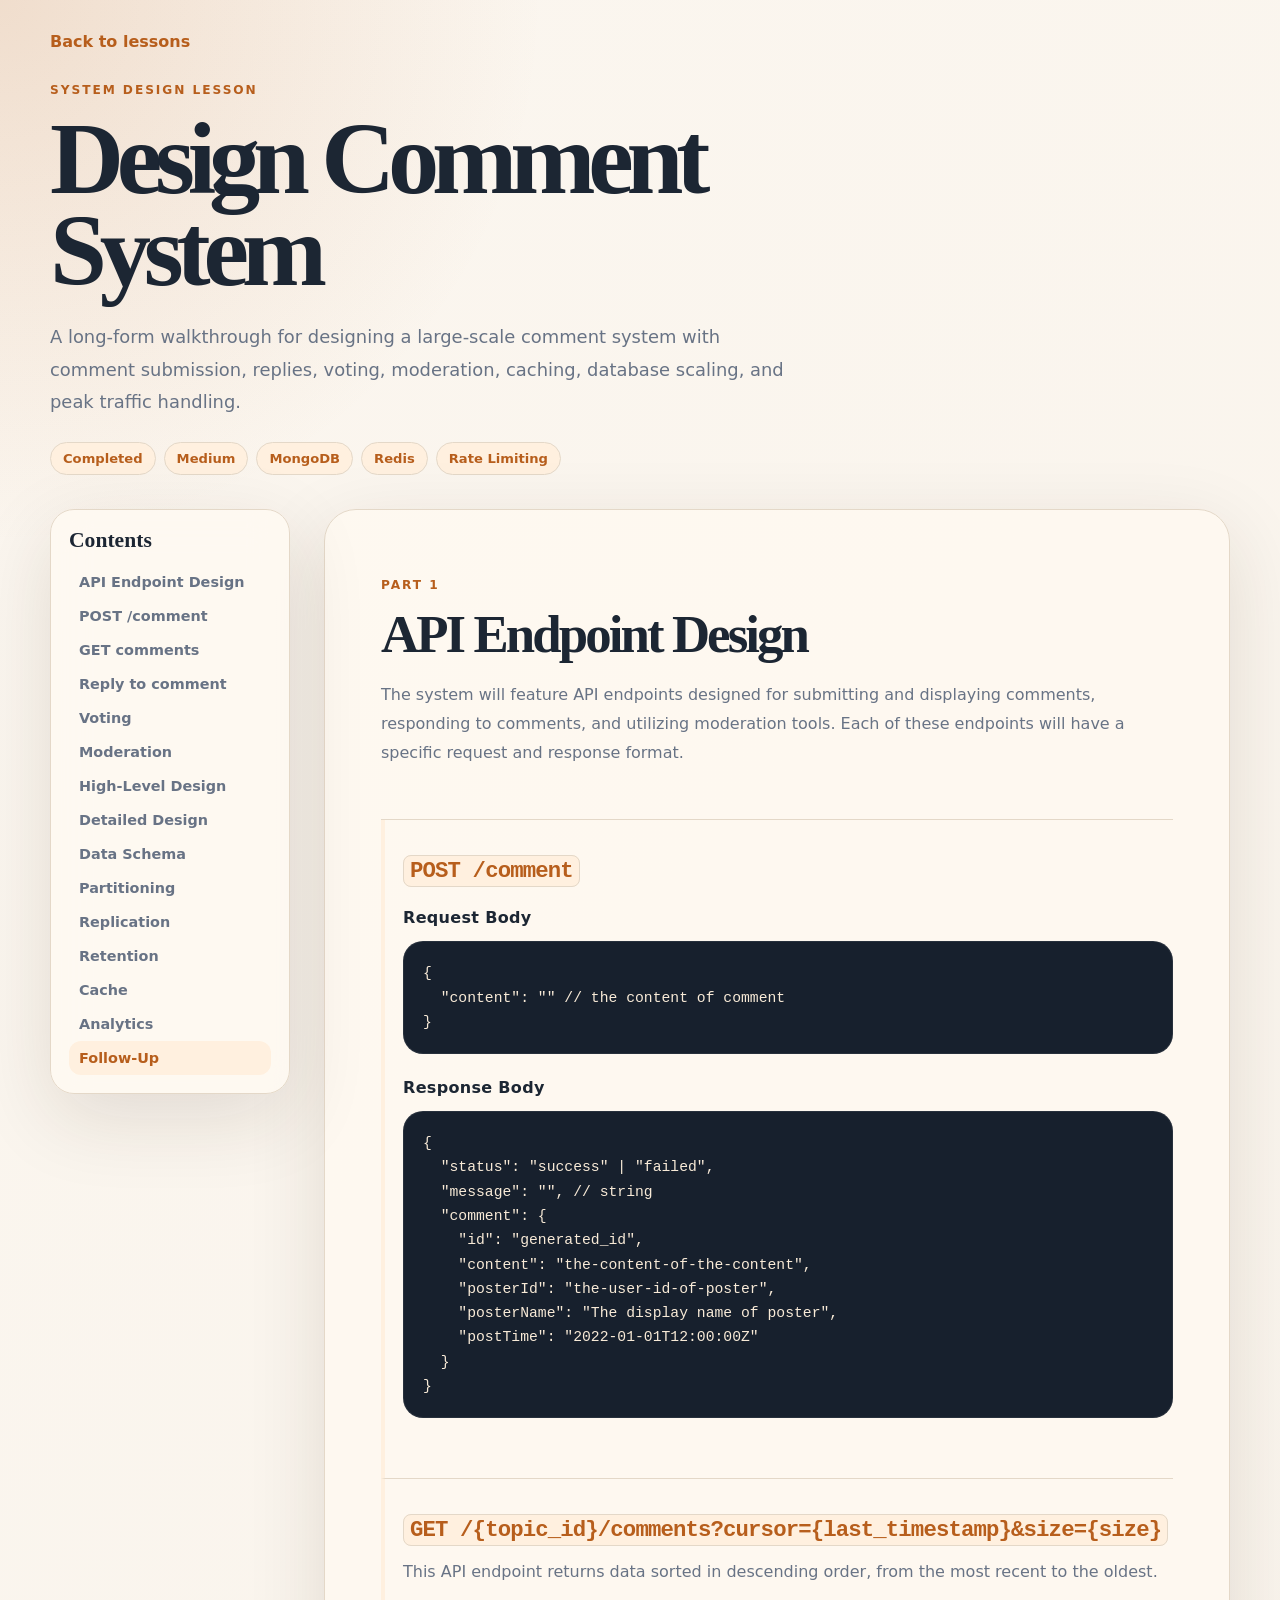
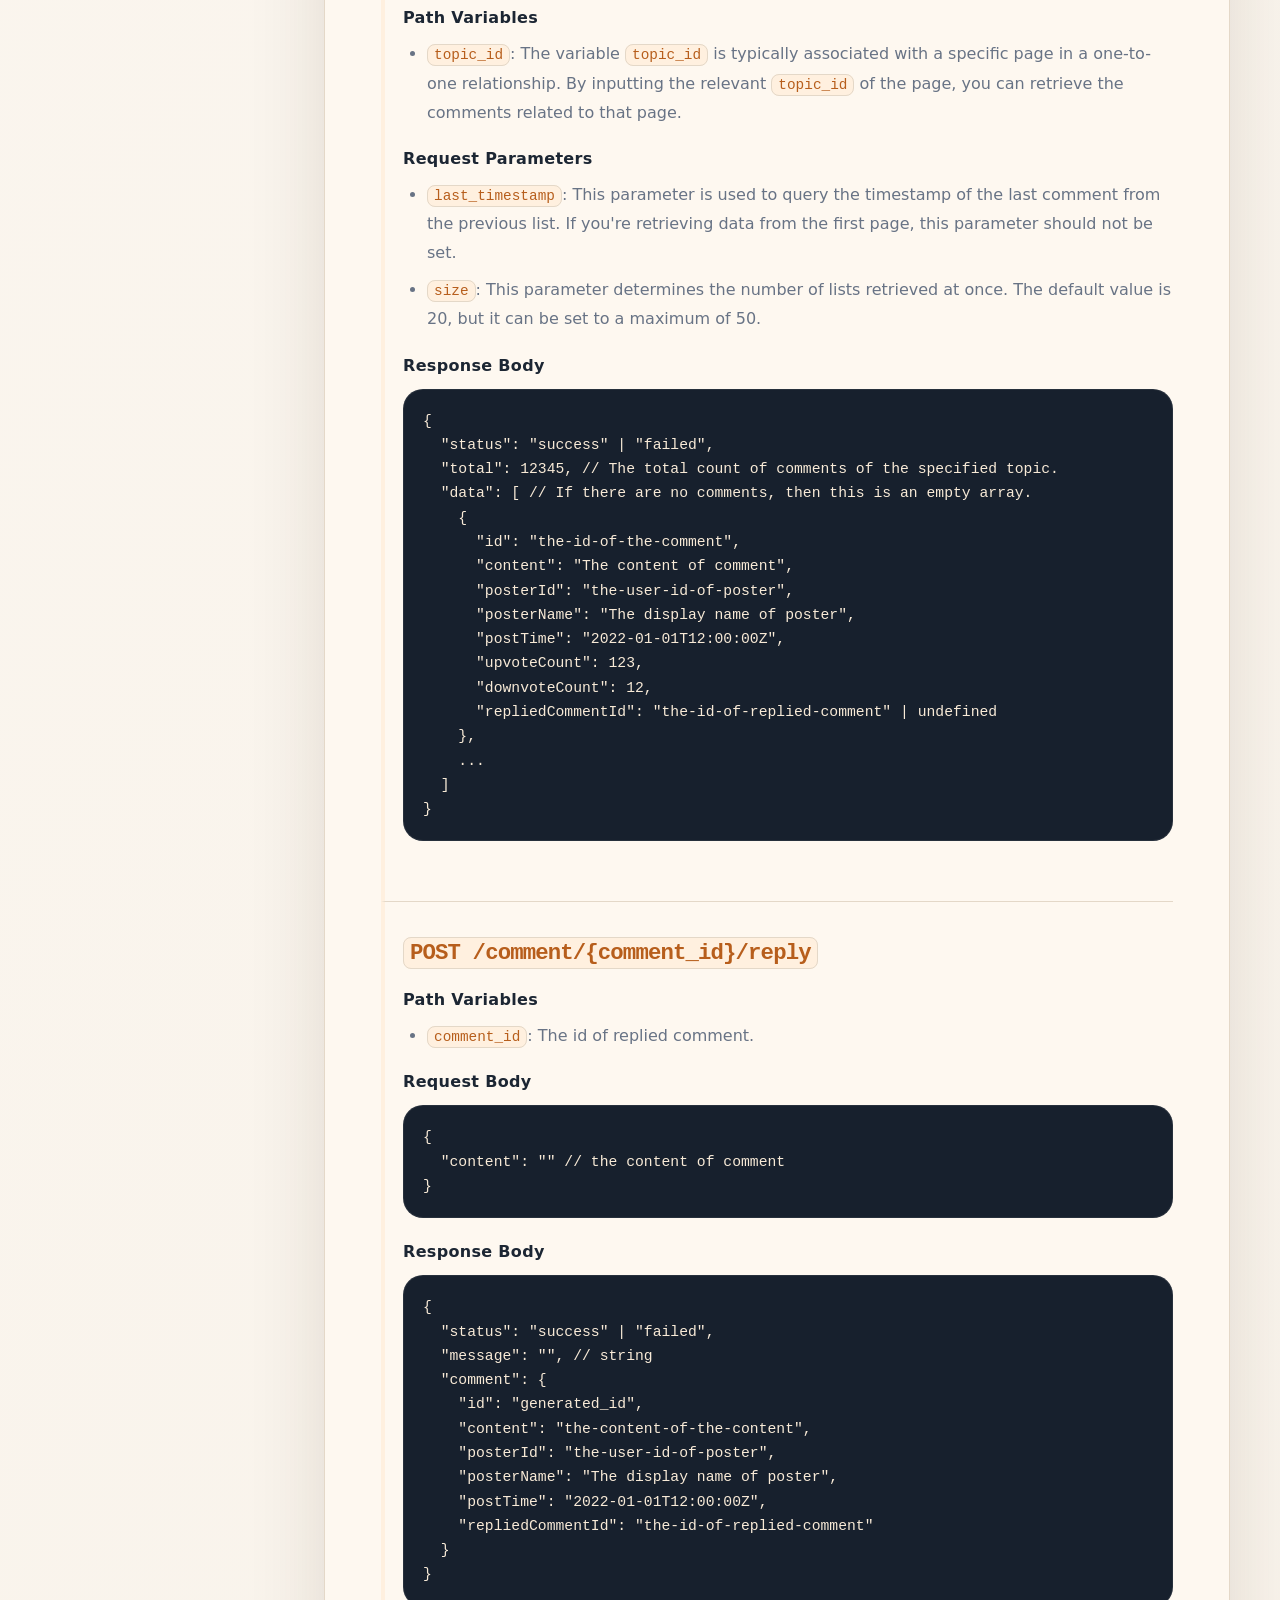
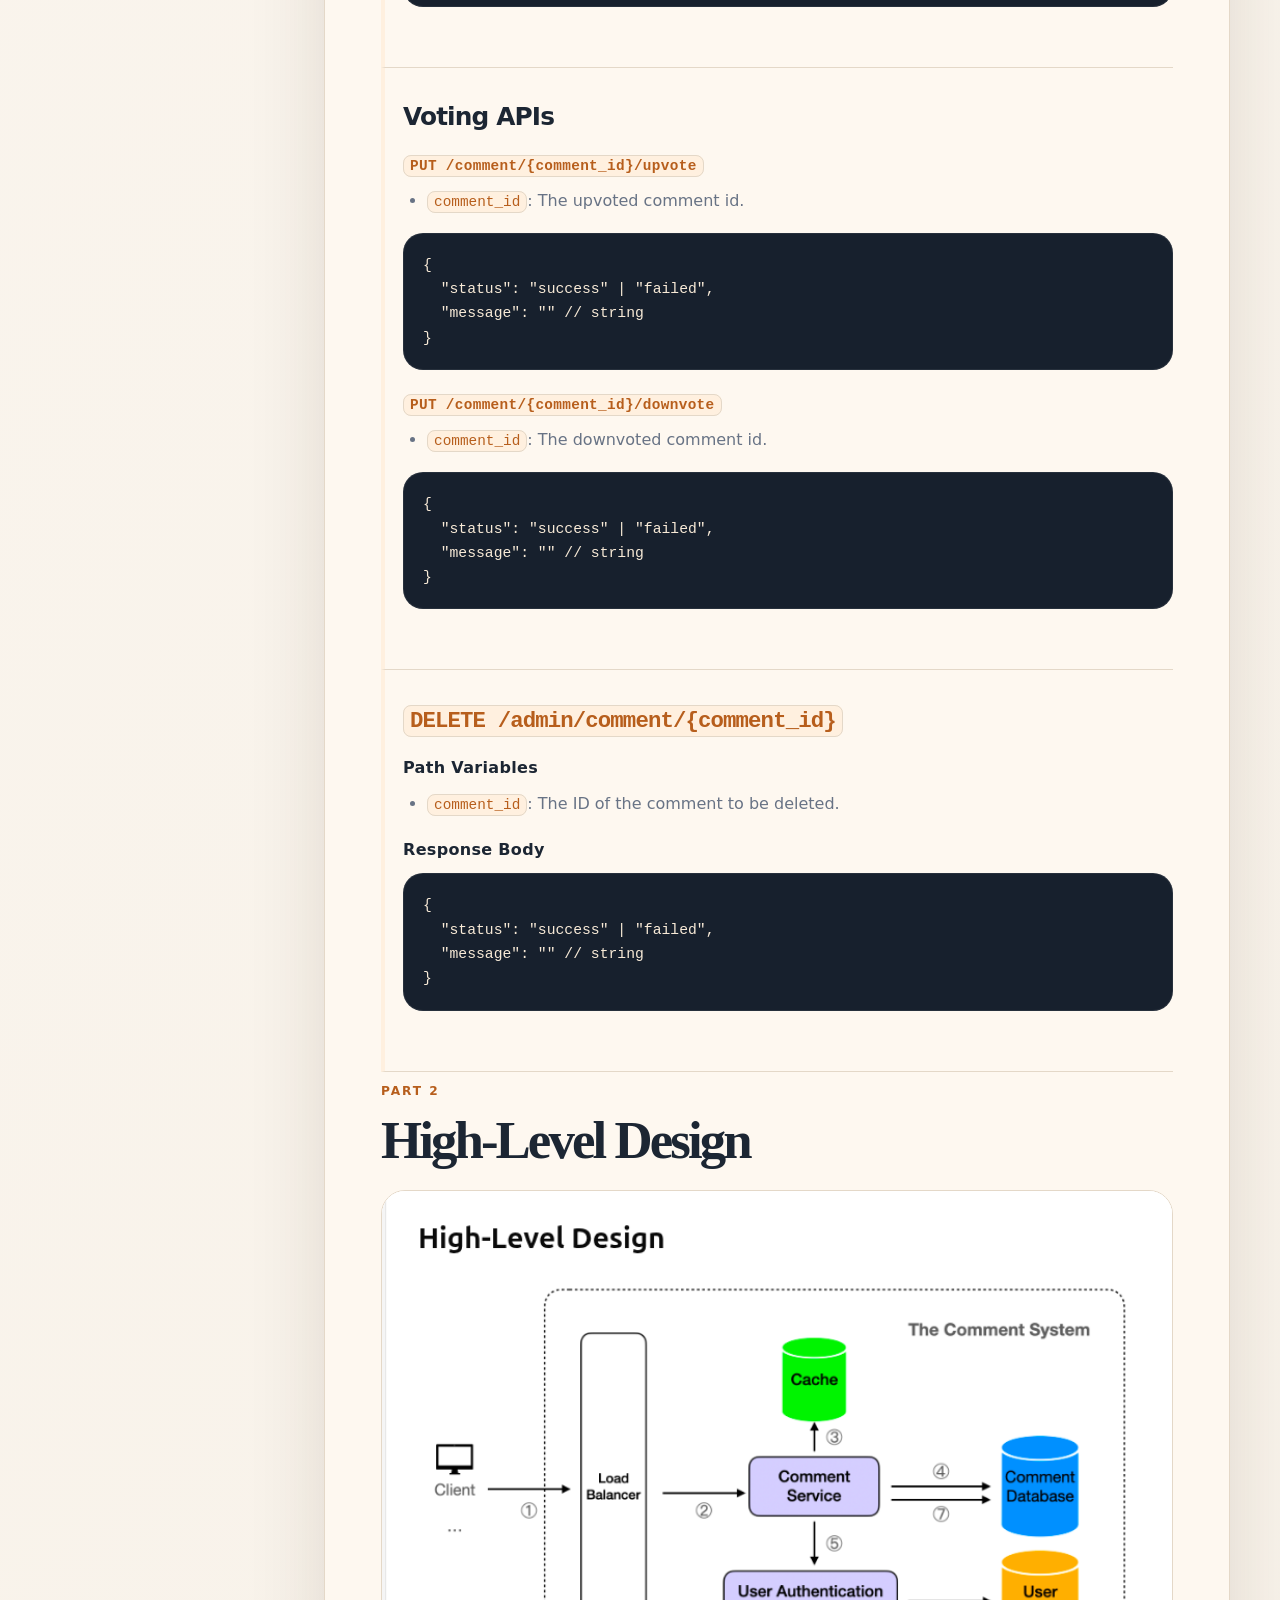
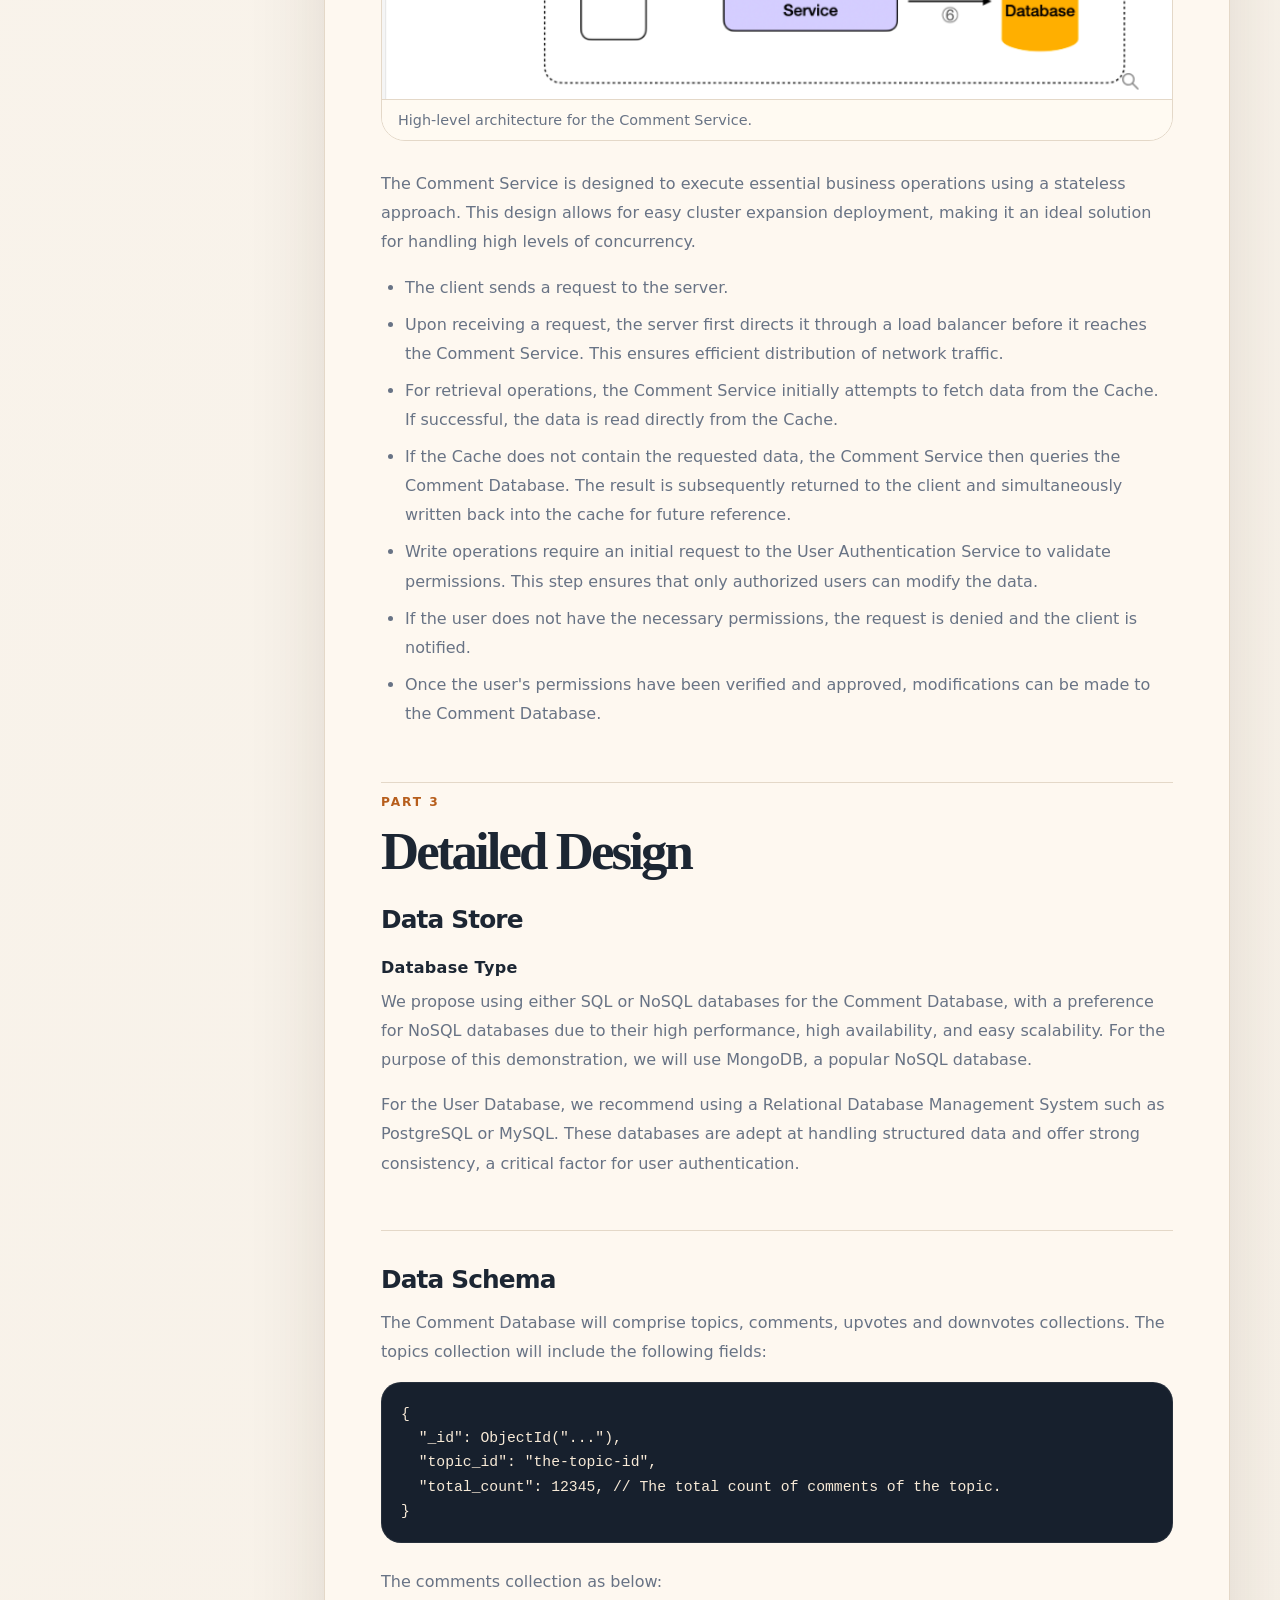
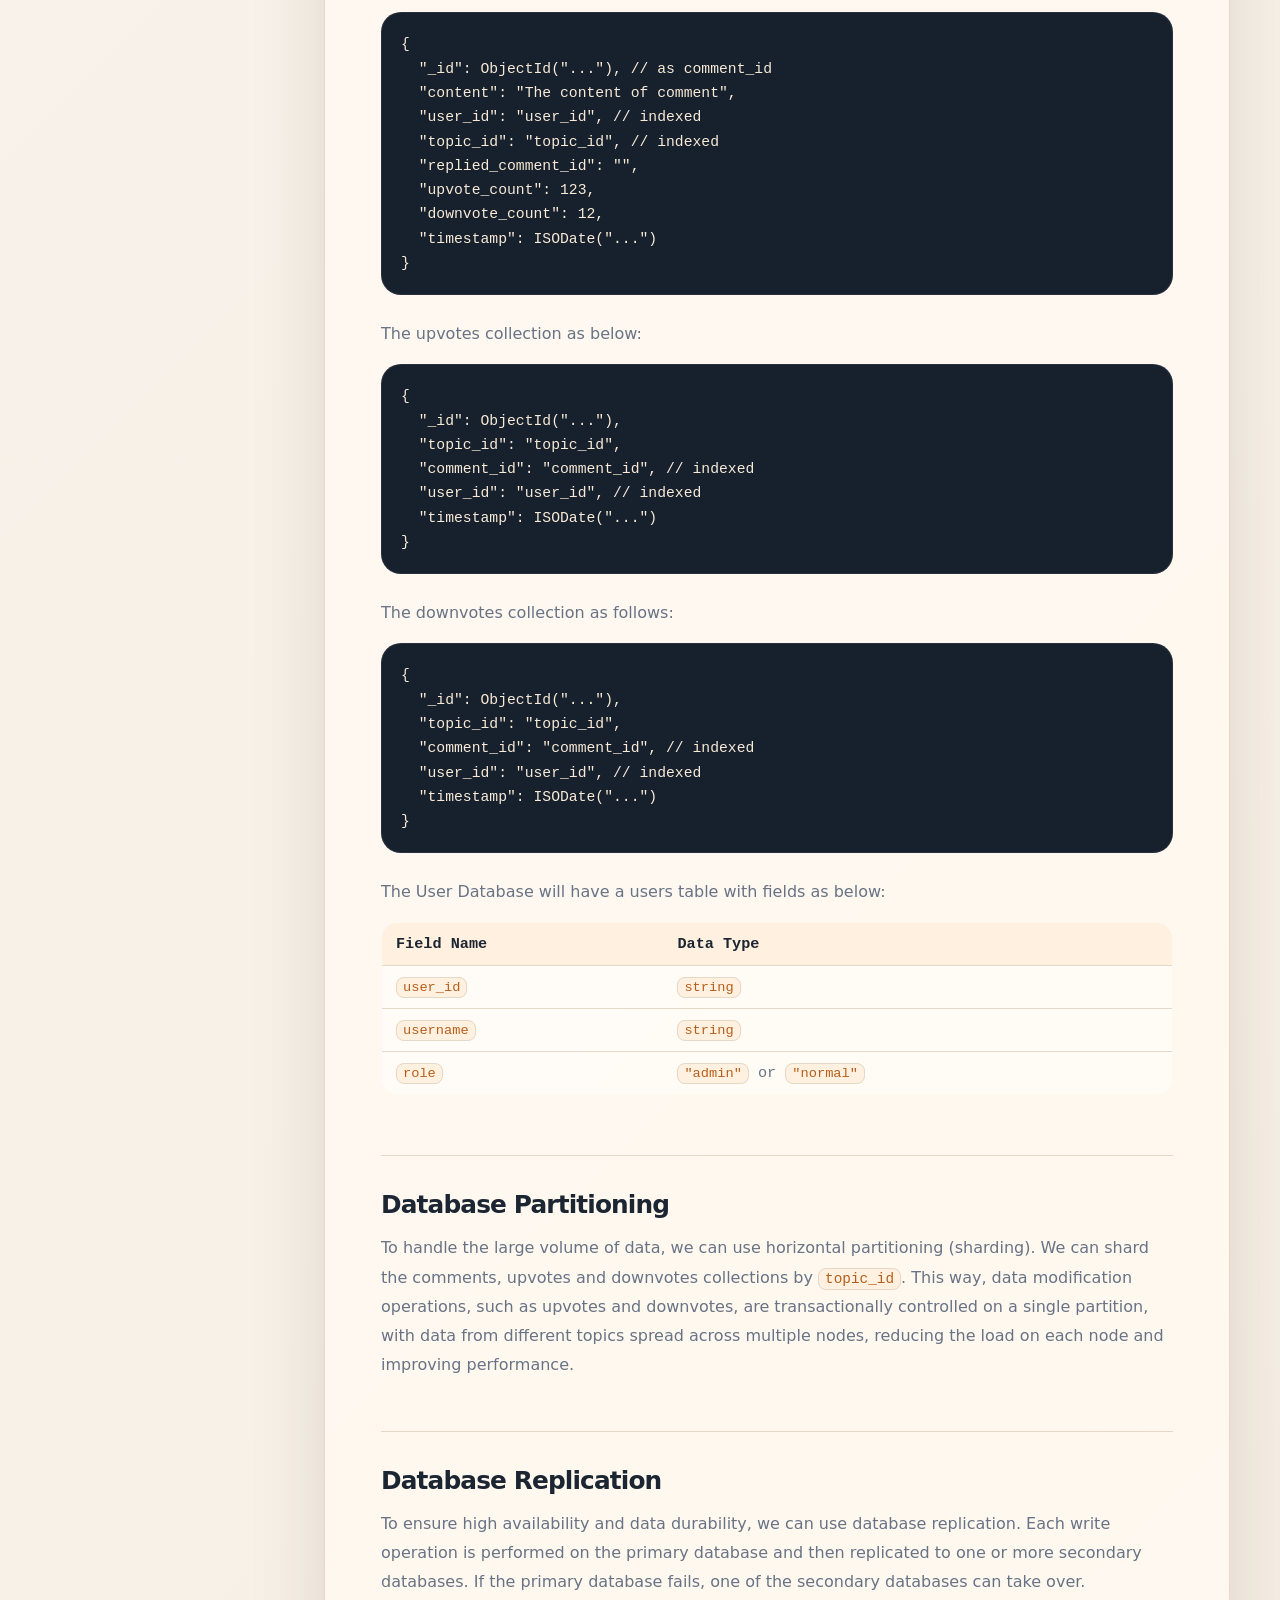
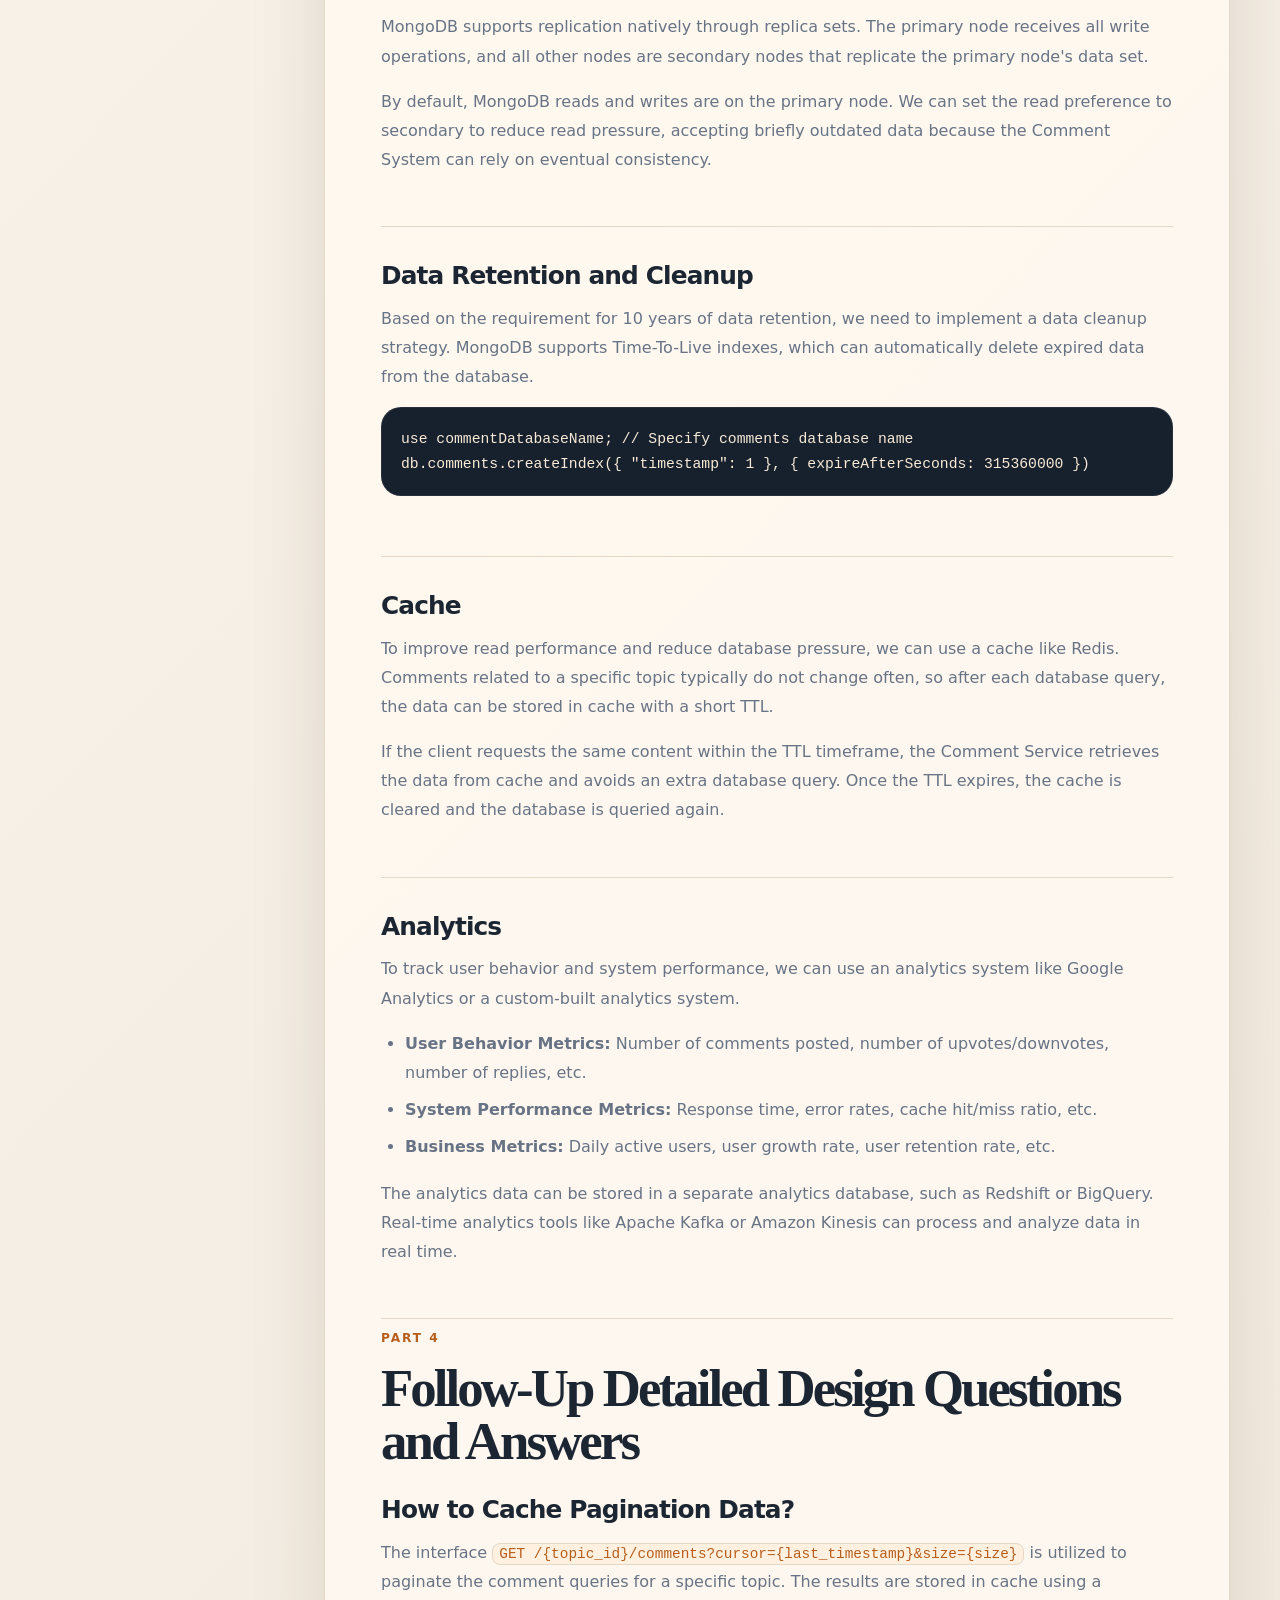
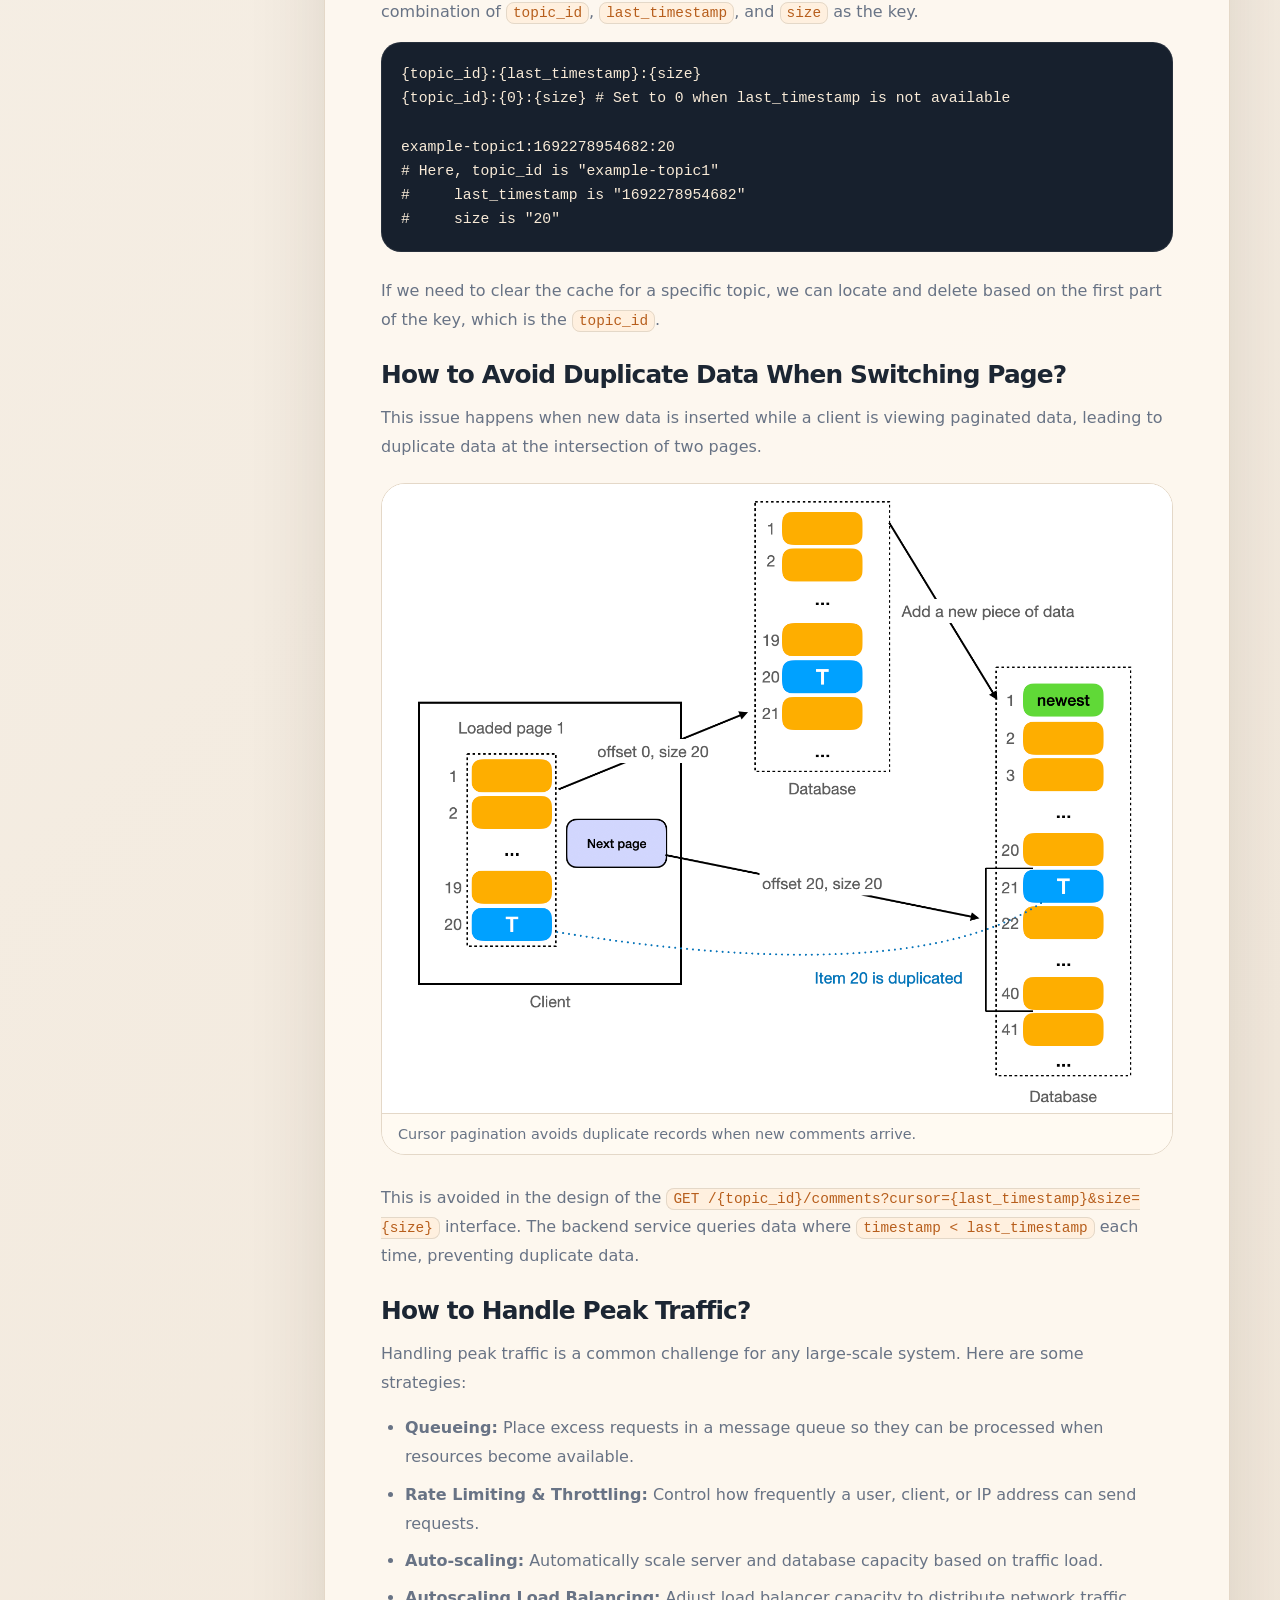
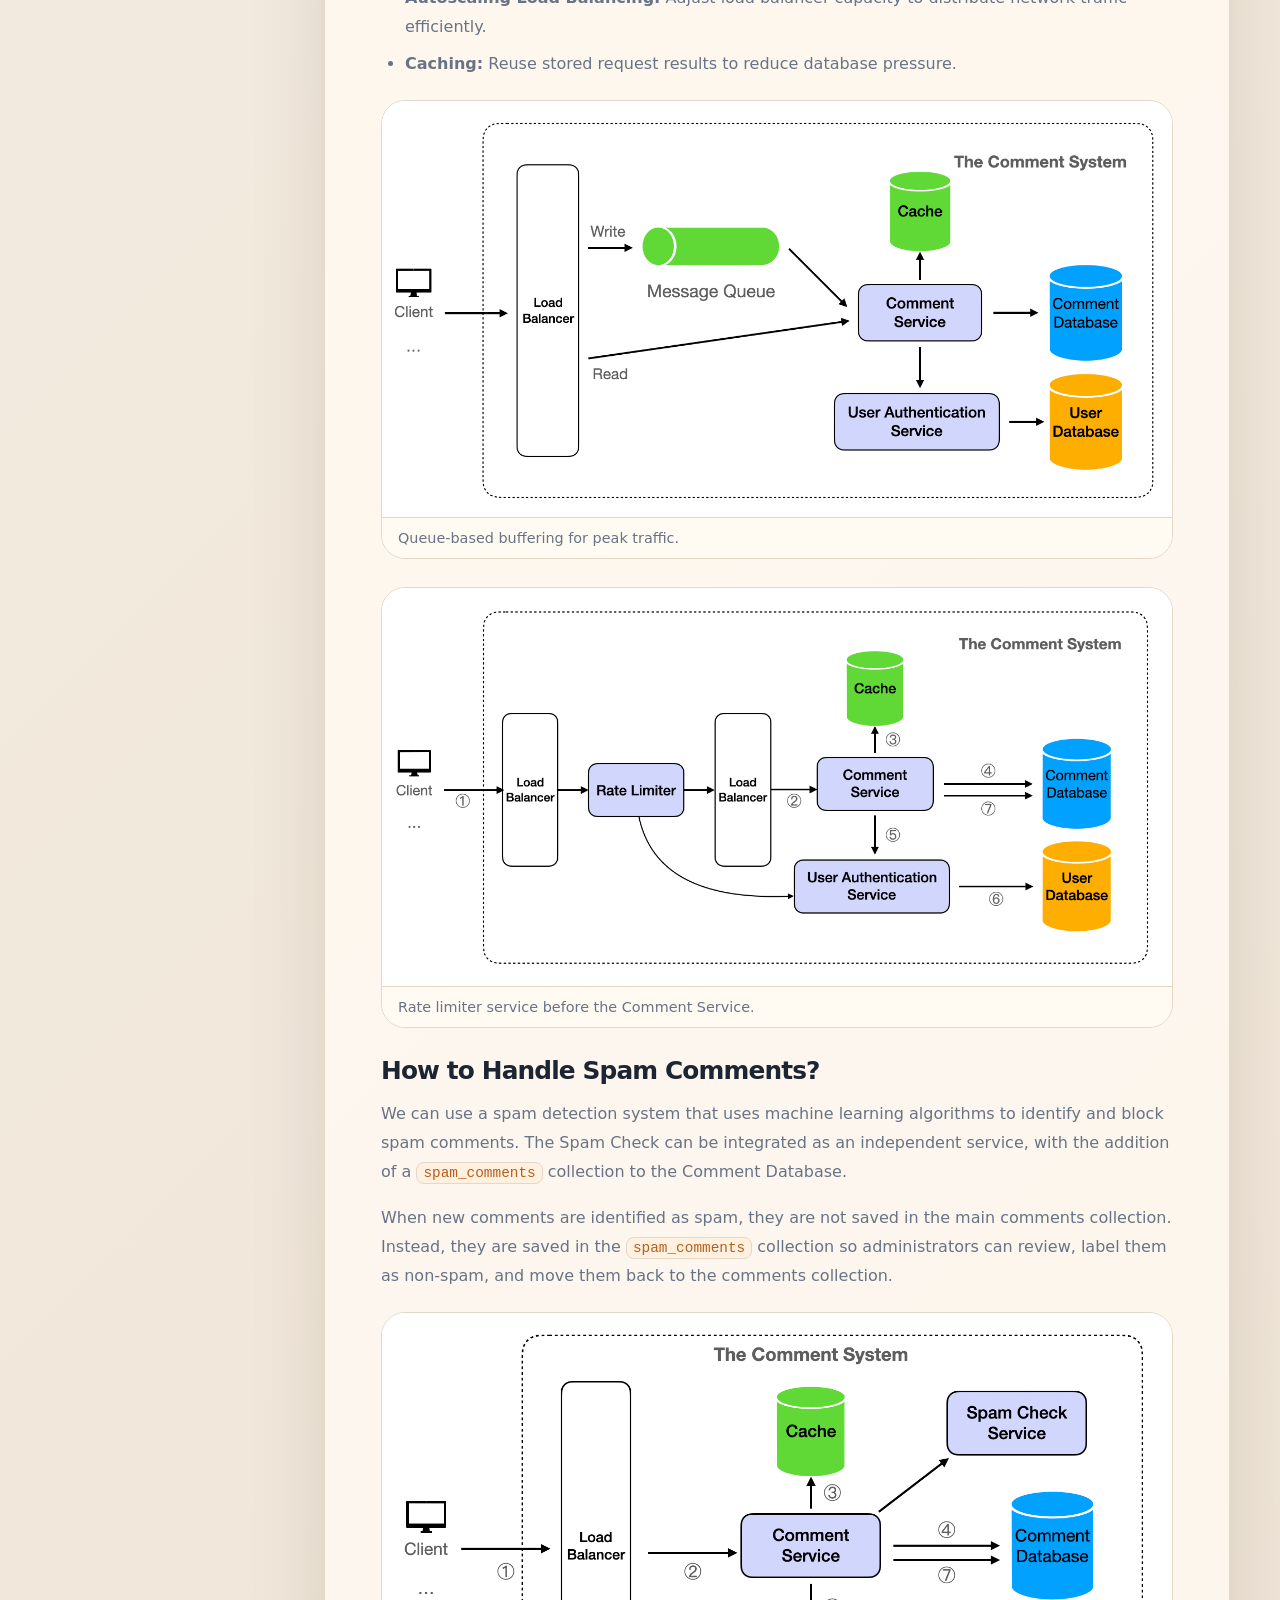
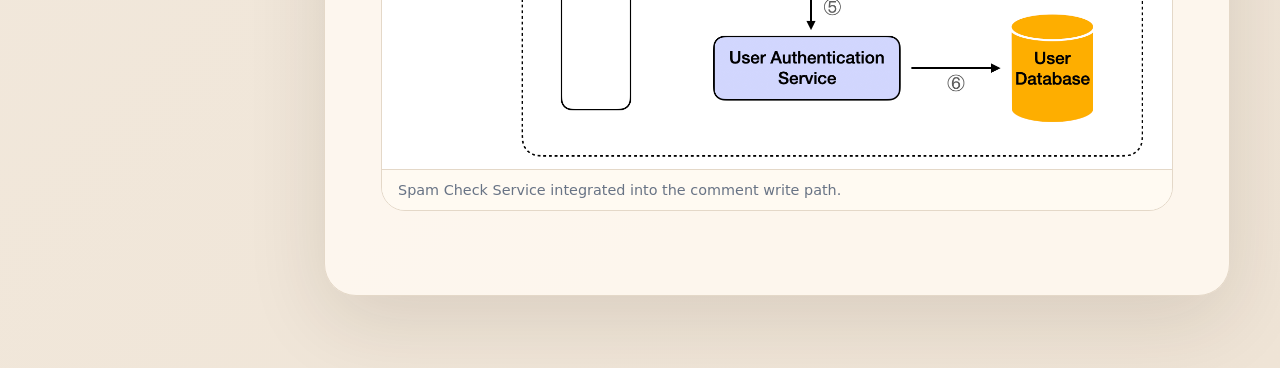
==== UI/lessons/design-comment-system/index.html @ 95ee2d29 "UI for Design comment system" ====
<!doctype html>
<html lang="en">
  <head>
    <meta charset="UTF-8" />
    <meta name="viewport" content="width=device-width, initial-scale=1.0" />
    <title>Design Comment System</title>
    <link rel="stylesheet" href="styles.css" />
  </head>
  <body>
    <main class="page-shell">
      <a class="back-link" href="../../index.html">Back to lessons</a>

      <header class="article-hero">
        <p class="eyebrow">System design lesson</p>
        <h1>Design Comment System</h1>
        <p class="hero-copy">
          A long-form walkthrough for designing a large-scale comment system with comment submission, replies, voting, moderation, caching, database scaling, and peak traffic handling.
        </p>
        <div class="meta-row">
          <span>Completed</span>
          <span>Medium</span>
          <span>MongoDB</span>
          <span>Redis</span>
          <span>Rate Limiting</span>
        </div>
      </header>

      <div class="article-layout">
        <aside class="toc" aria-label="Table of contents">
          <strong>Contents</strong>
          <a href="#api-design">API Endpoint Design</a>
          <a href="#post-comment">POST /comment</a>
          <a href="#get-comments">GET comments</a>
          <a href="#reply-comment">Reply to comment</a>
          <a href="#vote-comment">Voting</a>
          <a href="#moderation">Moderation</a>
          <a href="#high-level-design">High-Level Design</a>
          <a href="#detailed-design">Detailed Design</a>
          <a href="#data-schema">Data Schema</a>
          <a href="#partitioning">Partitioning</a>
          <a href="#replication">Replication</a>
          <a href="#retention">Retention</a>
          <a href="#cache">Cache</a>
          <a href="#analytics">Analytics</a>
          <a href="#follow-up">Follow-Up</a>
        </aside>

        <article class="post">
          <section id="api-design" class="post-section">
            <p class="section-label">Part 1</p>
            <h2>API Endpoint Design</h2>
            <p>
              The system will feature API endpoints designed for submitting and displaying comments, responding to comments, and utilizing moderation tools. Each of these endpoints will have a specific request and response format.
            </p>
          </section>

          <section id="post-comment" class="post-section endpoint-section">
            <h3><code>POST /comment</code></h3>
            <h4>Request Body</h4>
            <pre><code>{
  "content": "" // the content of comment
}</code></pre>
            <h4>Response Body</h4>
            <pre><code>{
  "status": "success" | "failed",
  "message": "", // string
  "comment": {
    "id": "generated_id",
    "content": "the-content-of-the-content",
    "posterId": "the-user-id-of-poster",
    "posterName": "The display name of poster",
    "postTime": "2022-01-01T12:00:00Z"
  }
}</code></pre>
          </section>

          <section id="get-comments" class="post-section endpoint-section">
            <h3><code>GET /{topic_id}/comments?cursor={last_timestamp}&amp;size={size}</code></h3>
            <p>This API endpoint returns data sorted in descending order, from the most recent to the oldest.</p>
            <h4>Path Variables</h4>
            <ul>
              <li><code>topic_id</code>: The variable <code>topic_id</code> is typically associated with a specific page in a one-to-one relationship. By inputting the relevant <code>topic_id</code> of the page, you can retrieve the comments related to that page.</li>
            </ul>
            <h4>Request Parameters</h4>
            <ul>
              <li><code>last_timestamp</code>: This parameter is used to query the timestamp of the last comment from the previous list. If you're retrieving data from the first page, this parameter should not be set.</li>
              <li><code>size</code>: This parameter determines the number of lists retrieved at once. The default value is 20, but it can be set to a maximum of 50.</li>
            </ul>
            <h4>Response Body</h4>
            <pre><code>{
  "status": "success" | "failed",
  "total": 12345, // The total count of comments of the specified topic.
  "data": [ // If there are no comments, then this is an empty array.
    {
      "id": "the-id-of-the-comment",
      "content": "The content of comment",
      "posterId": "the-user-id-of-poster",
      "posterName": "The display name of poster",
      "postTime": "2022-01-01T12:00:00Z",
      "upvoteCount": 123,
      "downvoteCount": 12,
      "repliedCommentId": "the-id-of-replied-comment" | undefined
    },
    ...
  ]
}</code></pre>
          </section>

          <section id="reply-comment" class="post-section endpoint-section">
            <h3><code>POST /comment/{comment_id}/reply</code></h3>
            <h4>Path Variables</h4>
            <ul>
              <li><code>comment_id</code>: The id of replied comment.</li>
            </ul>
            <h4>Request Body</h4>
            <pre><code>{
  "content": "" // the content of comment
}</code></pre>
            <h4>Response Body</h4>
            <pre><code>{
  "status": "success" | "failed",
  "message": "", // string
  "comment": {
    "id": "generated_id",
    "content": "the-content-of-the-content",
    "posterId": "the-user-id-of-poster",
    "posterName": "The display name of poster",
    "postTime": "2022-01-01T12:00:00Z",
    "repliedCommentId": "the-id-of-replied-comment"
  }
}</code></pre>
          </section>

          <section id="vote-comment" class="post-section endpoint-section">
            <h3>Voting APIs</h3>
            <h4><code>PUT /comment/{comment_id}/upvote</code></h4>
            <ul>
              <li><code>comment_id</code>: The upvoted comment id.</li>
            </ul>
            <pre><code>{
  "status": "success" | "failed",
  "message": "" // string
}</code></pre>
            <h4><code>PUT /comment/{comment_id}/downvote</code></h4>
            <ul>
              <li><code>comment_id</code>: The downvoted comment id.</li>
            </ul>
            <pre><code>{
  "status": "success" | "failed",
  "message": "" // string
}</code></pre>
          </section>

          <section id="moderation" class="post-section endpoint-section">
            <h3><code>DELETE /admin/comment/{comment_id}</code></h3>
            <h4>Path Variables</h4>
            <ul>
              <li><code>comment_id</code>: The ID of the comment to be deleted.</li>
            </ul>
            <h4>Response Body</h4>
            <pre><code>{
  "status": "success" | "failed",
  "message": "" // string
}</code></pre>
          </section>

          <section id="high-level-design" class="post-section">
            <p class="section-label">Part 2</p>
            <h2>High-Level Design</h2>
            <figure>
              <img src="../../../Design%20Comment%20System/assets/highleveldesign.png" alt="High-level comment system design" />
              <figcaption>High-level architecture for the Comment Service.</figcaption>
            </figure>
            <p>
              The Comment Service is designed to execute essential business operations using a stateless approach. This design allows for easy cluster expansion deployment, making it an ideal solution for handling high levels of concurrency.
            </p>
            <ul>
              <li>The client sends a request to the server.</li>
              <li>Upon receiving a request, the server first directs it through a load balancer before it reaches the Comment Service. This ensures efficient distribution of network traffic.</li>
              <li>For retrieval operations, the Comment Service initially attempts to fetch data from the Cache. If successful, the data is read directly from the Cache.</li>
              <li>If the Cache does not contain the requested data, the Comment Service then queries the Comment Database. The result is subsequently returned to the client and simultaneously written back into the cache for future reference.</li>
              <li>Write operations require an initial request to the User Authentication Service to validate permissions. This step ensures that only authorized users can modify the data.</li>
              <li>If the user does not have the necessary permissions, the request is denied and the client is notified.</li>
              <li>Once the user's permissions have been verified and approved, modifications can be made to the Comment Database.</li>
            </ul>
          </section>

          <section id="detailed-design" class="post-section">
            <p class="section-label">Part 3</p>
            <h2>Detailed Design</h2>
            <h3>Data Store</h3>
            <h4>Database Type</h4>
            <p>
              We propose using either SQL or NoSQL databases for the Comment Database, with a preference for NoSQL databases due to their high performance, high availability, and easy scalability. For the purpose of this demonstration, we will use MongoDB, a popular NoSQL database.
            </p>
            <p>
              For the User Database, we recommend using a Relational Database Management System such as PostgreSQL or MySQL. These databases are adept at handling structured data and offer strong consistency, a critical factor for user authentication.
            </p>
          </section>

          <section id="data-schema" class="post-section">
            <h3>Data Schema</h3>
            <p>The Comment Database will comprise topics, comments, upvotes and downvotes collections. The topics collection will include the following fields:</p>
            <pre><code>{
  "_id": ObjectId("..."),
  "topic_id": "the-topic-id",
  "total_count": 12345, // The total count of comments of the topic.
}</code></pre>
            <p>The comments collection as below:</p>
            <pre><code>{
  "_id": ObjectId("..."), // as comment_id
  "content": "The content of comment",
  "user_id": "user_id", // indexed
  "topic_id": "topic_id", // indexed
  "replied_comment_id": "",
  "upvote_count": 123,
  "downvote_count": 12,
  "timestamp": ISODate("...")
}</code></pre>
            <p>The upvotes collection as below:</p>
            <pre><code>{
  "_id": ObjectId("..."),
  "topic_id": "topic_id",
  "comment_id": "comment_id", // indexed
  "user_id": "user_id", // indexed
  "timestamp": ISODate("...")
}</code></pre>
            <p>The downvotes collection as follows:</p>
            <pre><code>{
  "_id": ObjectId("..."),
  "topic_id": "topic_id",
  "comment_id": "comment_id", // indexed
  "user_id": "user_id", // indexed
  "timestamp": ISODate("...")
}</code></pre>
            <p>The User Database will have a users table with fields as below:</p>
            <table>
              <thead>
                <tr><th>Field Name</th><th>Data Type</th></tr>
              </thead>
              <tbody>
                <tr><td><code>user_id</code></td><td><code>string</code></td></tr>
                <tr><td><code>username</code></td><td><code>string</code></td></tr>
                <tr><td><code>role</code></td><td><code>"admin"</code> or <code>"normal"</code></td></tr>
              </tbody>
            </table>
          </section>

          <section id="partitioning" class="post-section">
            <h3>Database Partitioning</h3>
            <p>
              To handle the large volume of data, we can use horizontal partitioning (sharding). We can shard the comments, upvotes and downvotes collections by <code>topic_id</code>. This way, data modification operations, such as upvotes and downvotes, are transactionally controlled on a single partition, with data from different topics spread across multiple nodes, reducing the load on each node and improving performance.
            </p>
          </section>

          <section id="replication" class="post-section">
            <h3>Database Replication</h3>
            <p>
              To ensure high availability and data durability, we can use database replication. Each write operation is performed on the primary database and then replicated to one or more secondary databases. If the primary database fails, one of the secondary databases can take over.
            </p>
            <p>
              MongoDB supports replication natively through replica sets. The primary node receives all write operations, and all other nodes are secondary nodes that replicate the primary node's data set.
            </p>
            <p>
              By default, MongoDB reads and writes are on the primary node. We can set the read preference to secondary to reduce read pressure, accepting briefly outdated data because the Comment System can rely on eventual consistency.
            </p>
          </section>

          <section id="retention" class="post-section">
            <h3>Data Retention and Cleanup</h3>
            <p>
              Based on the requirement for 10 years of data retention, we need to implement a data cleanup strategy. MongoDB supports Time-To-Live indexes, which can automatically delete expired data from the database.
            </p>
            <pre><code>use commentDatabaseName; // Specify comments database name
db.comments.createIndex({ "timestamp": 1 }, { expireAfterSeconds: 315360000 })</code></pre>
          </section>

          <section id="cache" class="post-section">
            <h3>Cache</h3>
            <p>
              To improve read performance and reduce database pressure, we can use a cache like Redis. Comments related to a specific topic typically do not change often, so after each database query, the data can be stored in cache with a short TTL.
            </p>
            <p>
              If the client requests the same content within the TTL timeframe, the Comment Service retrieves the data from cache and avoids an extra database query. Once the TTL expires, the cache is cleared and the database is queried again.
            </p>
          </section>

          <section id="analytics" class="post-section">
            <h3>Analytics</h3>
            <p>To track user behavior and system performance, we can use an analytics system like Google Analytics or a custom-built analytics system.</p>
            <ul>
              <li><strong>User Behavior Metrics:</strong> Number of comments posted, number of upvotes/downvotes, number of replies, etc.</li>
              <li><strong>System Performance Metrics:</strong> Response time, error rates, cache hit/miss ratio, etc.</li>
              <li><strong>Business Metrics:</strong> Daily active users, user growth rate, user retention rate, etc.</li>
            </ul>
            <p>
              The analytics data can be stored in a separate analytics database, such as Redshift or BigQuery. Real-time analytics tools like Apache Kafka or Amazon Kinesis can process and analyze data in real time.
            </p>
          </section>

          <section id="follow-up" class="post-section">
            <p class="section-label">Part 4</p>
            <h2>Follow-Up Detailed Design Questions and Answers</h2>

            <h3>How to Cache Pagination Data?</h3>
            <p>
              The interface <code>GET /{topic_id}/comments?cursor={last_timestamp}&amp;size={size}</code> is utilized to paginate the comment queries for a specific topic. The results are stored in cache using a combination of <code>topic_id</code>, <code>last_timestamp</code>, and <code>size</code> as the key.
            </p>
            <pre><code>{topic_id}:{last_timestamp}:{size}
{topic_id}:{0}:{size} # Set to 0 when last_timestamp is not available

example-topic1:1692278954682:20
# Here, topic_id is "example-topic1"
#     last_timestamp is "1692278954682"
#     size is "20"</code></pre>
            <p>If we need to clear the cache for a specific topic, we can locate and delete based on the first part of the key, which is the <code>topic_id</code>.</p>

            <h3>How to Avoid Duplicate Data When Switching Page?</h3>
            <p>
              This issue happens when new data is inserted while a client is viewing paginated data, leading to duplicate data at the intersection of two pages.
            </p>
            <figure>
              <img src="../../../Design%20Comment%20System/assets/duplicated-item.png" alt="Duplicate item caused by offset pagination" />
              <figcaption>Cursor pagination avoids duplicate records when new comments arrive.</figcaption>
            </figure>
            <p>
              This is avoided in the design of the <code>GET /{topic_id}/comments?cursor={last_timestamp}&amp;size={size}</code> interface. The backend service queries data where <code>timestamp &lt; last_timestamp</code> each time, preventing duplicate data.
            </p>

            <h3>How to Handle Peak Traffic?</h3>
            <p>Handling peak traffic is a common challenge for any large-scale system. Here are some strategies:</p>
            <ul>
              <li><strong>Queueing:</strong> Place excess requests in a message queue so they can be processed when resources become available.</li>
              <li><strong>Rate Limiting &amp; Throttling:</strong> Control how frequently a user, client, or IP address can send requests.</li>
              <li><strong>Auto-scaling:</strong> Automatically scale server and database capacity based on traffic load.</li>
              <li><strong>Autoscaling Load Balancing:</strong> Adjust load balancer capacity to distribute network traffic efficiently.</li>
              <li><strong>Caching:</strong> Reuse stored request results to reduce database pressure.</li>
            </ul>
            <figure>
              <img src="../../../Design%20Comment%20System/assets/diagram-using-mq.png" alt="Message queue design" />
              <figcaption>Queue-based buffering for peak traffic.</figcaption>
            </figure>
            <figure>
              <img src="../../../Design%20Comment%20System/assets/diagram-with-rate-limiting.png" alt="Rate limiting design" />
              <figcaption>Rate limiter service before the Comment Service.</figcaption>
            </figure>

            <h3>How to Handle Spam Comments?</h3>
            <p>
              We can use a spam detection system that uses machine learning algorithms to identify and block spam comments. The Spam Check can be integrated as an independent service, with the addition of a <code>spam_comments</code> collection to the Comment Database.
            </p>
            <p>
              When new comments are identified as spam, they are not saved in the main comments collection. Instead, they are saved in the <code>spam_comments</code> collection so administrators can review, label them as non-spam, and move them back to the comments collection.
            </p>
            <figure>
              <img src="../../../Design%20Comment%20System/assets/diagram-with-spam-check.png" alt="Spam check design" />
              <figcaption>Spam Check Service integrated into the comment write path.</figcaption>
            </figure>
          </section>
        </article>
      </div>
    </main>

    <script src="script.js"></script>
  </body>
</html>
---- UI/lessons/design-comment-system/styles.css ----
:root {
  --bg: #f7f1e8;
  --paper: #fffaf2;
  --paper-strong: #fffdf8;
  --ink: #1c2633;
  --muted: #687385;
  --line: #e4d8c8;
  --accent: #b75e1c;
  --accent-soft: #fff0df;
  --code-bg: #17202d;
  --code-ink: #f8ead7;
  --shadow: 0 24px 80px rgb(48 35 18 / 12%);
}

* {
  box-sizing: border-box;
}

html {
  scroll-behavior: smooth;
}

body {
  min-height: 100vh;
  margin: 0;
  color: var(--ink);
  font-family: Inter, ui-sans-serif, system-ui, -apple-system, BlinkMacSystemFont, "Segoe UI", sans-serif;
  background:
    radial-gradient(circle at top left, rgb(183 94 28 / 16%), transparent 34rem),
    linear-gradient(135deg, #fbf6ef 0%, var(--bg) 55%, #efe4d6 100%);
}

a {
  color: inherit;
  text-decoration: none;
}

code,
pre,
table {
  font-family: "SFMono-Regular", Consolas, "Liberation Mono", monospace;
}

.page-shell {
  width: min(1180px, calc(100% - 32px));
  margin: 0 auto;
  padding: 32px 0 72px;
}

.back-link {
  display: inline-flex;
  margin-bottom: 28px;
  color: var(--accent);
  font-weight: 800;
}

.article-hero {
  max-width: 880px;
  margin-bottom: 34px;
}

.eyebrow,
.section-label {
  margin: 0 0 12px;
  color: var(--accent);
  font-size: 0.76rem;
  font-weight: 900;
  letter-spacing: 0.16em;
  text-transform: uppercase;
}

.article-hero h1 {
  margin: 0;
  font-family: Georgia, "Times New Roman", serif;
  font-size: clamp(3rem, 8vw, 6.5rem);
  line-height: 0.9;
  letter-spacing: -0.07em;
}

.hero-copy {
  max-width: 760px;
  margin: 24px 0 0;
  color: var(--muted);
  font-size: 1.12rem;
  line-height: 1.8;
}

.meta-row {
  display: flex;
  flex-wrap: wrap;
  gap: 8px;
  margin-top: 24px;
}

.meta-row span {
  border: 1px solid var(--line);
  border-radius: 999px;
  padding: 8px 12px;
  color: var(--accent);
  font-size: 0.82rem;
  font-weight: 800;
  background: var(--accent-soft);
}

.article-layout {
  display: grid;
  grid-template-columns: 240px minmax(0, 1fr);
  gap: 34px;
  align-items: start;
}

.toc {
  position: sticky;
  top: 18px;
  display: flex;
  flex-direction: column;
  max-height: calc(100vh - 36px);
  overflow: auto;
  border: 1px solid var(--line);
  border-radius: 24px;
  padding: 18px;
  background: rgb(255 250 242 / 78%);
  box-shadow: var(--shadow);
  backdrop-filter: blur(18px);
}

.toc strong {
  margin-bottom: 12px;
  font-family: Georgia, "Times New Roman", serif;
  font-size: 1.35rem;
}

.toc a {
  border-radius: 12px;
  padding: 9px 10px;
  color: var(--muted);
  font-size: 0.9rem;
  font-weight: 700;
}

.toc a:hover,
.toc a.active {
  color: var(--accent);
  background: var(--accent-soft);
}

.post {
  min-width: 0;
  border: 1px solid var(--line);
  border-radius: 32px;
  padding: clamp(24px, 5vw, 56px);
  background: rgb(255 250 242 / 86%);
  box-shadow: var(--shadow);
}

.post-section {
  scroll-margin-top: 28px;
  padding: 8px 0 36px;
  border-bottom: 1px solid var(--line);
}

.post-section:last-child {
  border-bottom: 0;
  padding-bottom: 0;
}

.endpoint-section {
  padding-left: 18px;
  border-left: 4px solid var(--accent-soft);
}

h2,
h3,
h4 {
  color: var(--ink);
}

h2 {
  margin: 0 0 18px;
  font-family: Georgia, "Times New Roman", serif;
  font-size: clamp(2rem, 5vw, 3.3rem);
  line-height: 1.02;
  letter-spacing: -0.055em;
}

h3 {
  margin: 26px 0 12px;
  font-size: 1.55rem;
  line-height: 1.25;
  letter-spacing: -0.035em;
}

h4 {
  margin: 22px 0 10px;
  font-size: 1rem;
  letter-spacing: 0.02em;
}

p,
li {
  color: var(--muted);
  font-size: 1rem;
  line-height: 1.82;
}

p {
  margin: 0 0 16px;
}

ul,
ol {
  margin: 12px 0 18px;
  padding-left: 24px;
}

li + li {
  margin-top: 8px;
}

p code,
li code,
td code,
h3 code,
h4 code {
  border: 1px solid var(--line);
  border-radius: 8px;
  padding: 2px 6px;
  color: var(--accent);
  background: var(--accent-soft);
  font-size: 0.9em;
}

pre {
  overflow-x: auto;
  margin: 14px 0 24px;
  border-radius: 20px;
  padding: 20px;
  color: var(--code-ink);
  background: var(--code-bg);
  box-shadow: inset 0 0 0 1px rgb(255 255 255 / 7%);
}

pre code {
  color: inherit;
  font-size: 0.92rem;
  line-height: 1.65;
}

figure {
  margin: 22px 0 28px;
  border: 1px solid var(--line);
  border-radius: 24px;
  overflow: hidden;
  background: var(--paper-strong);
}

figure img {
  display: block;
  width: 100%;
  max-height: 680px;
  object-fit: contain;
  background: #fff;
}

figcaption {
  border-top: 1px solid var(--line);
  padding: 12px 16px;
  color: var(--muted);
  font-size: 0.9rem;
  background: var(--paper);
}

table {
  width: 100%;
  margin: 16px 0 24px;
  border-collapse: collapse;
  overflow: hidden;
  border: 1px solid var(--line);
  border-radius: 16px;
  font-size: 0.95rem;
}

th,
td {
  border-bottom: 1px solid var(--line);
  padding: 12px 14px;
  text-align: left;
}

th {
  color: var(--ink);
  background: var(--accent-soft);
}

td {
  color: var(--muted);
  background: rgb(255 255 255 / 36%);
}

tr:last-child td {
  border-bottom: 0;
}

@media (max-width: 920px) {
  .article-layout {
    grid-template-columns: 1fr;
  }

  .toc {
    position: static;
    max-height: none;
  }
}

@media (max-width: 640px) {
  .page-shell {
    width: min(100% - 22px, 1180px);
    padding-top: 24px;
  }

  .post {
    border-radius: 24px;
    padding: 22px;
  }

  .endpoint-section {
    padding-left: 12px;
  }
}
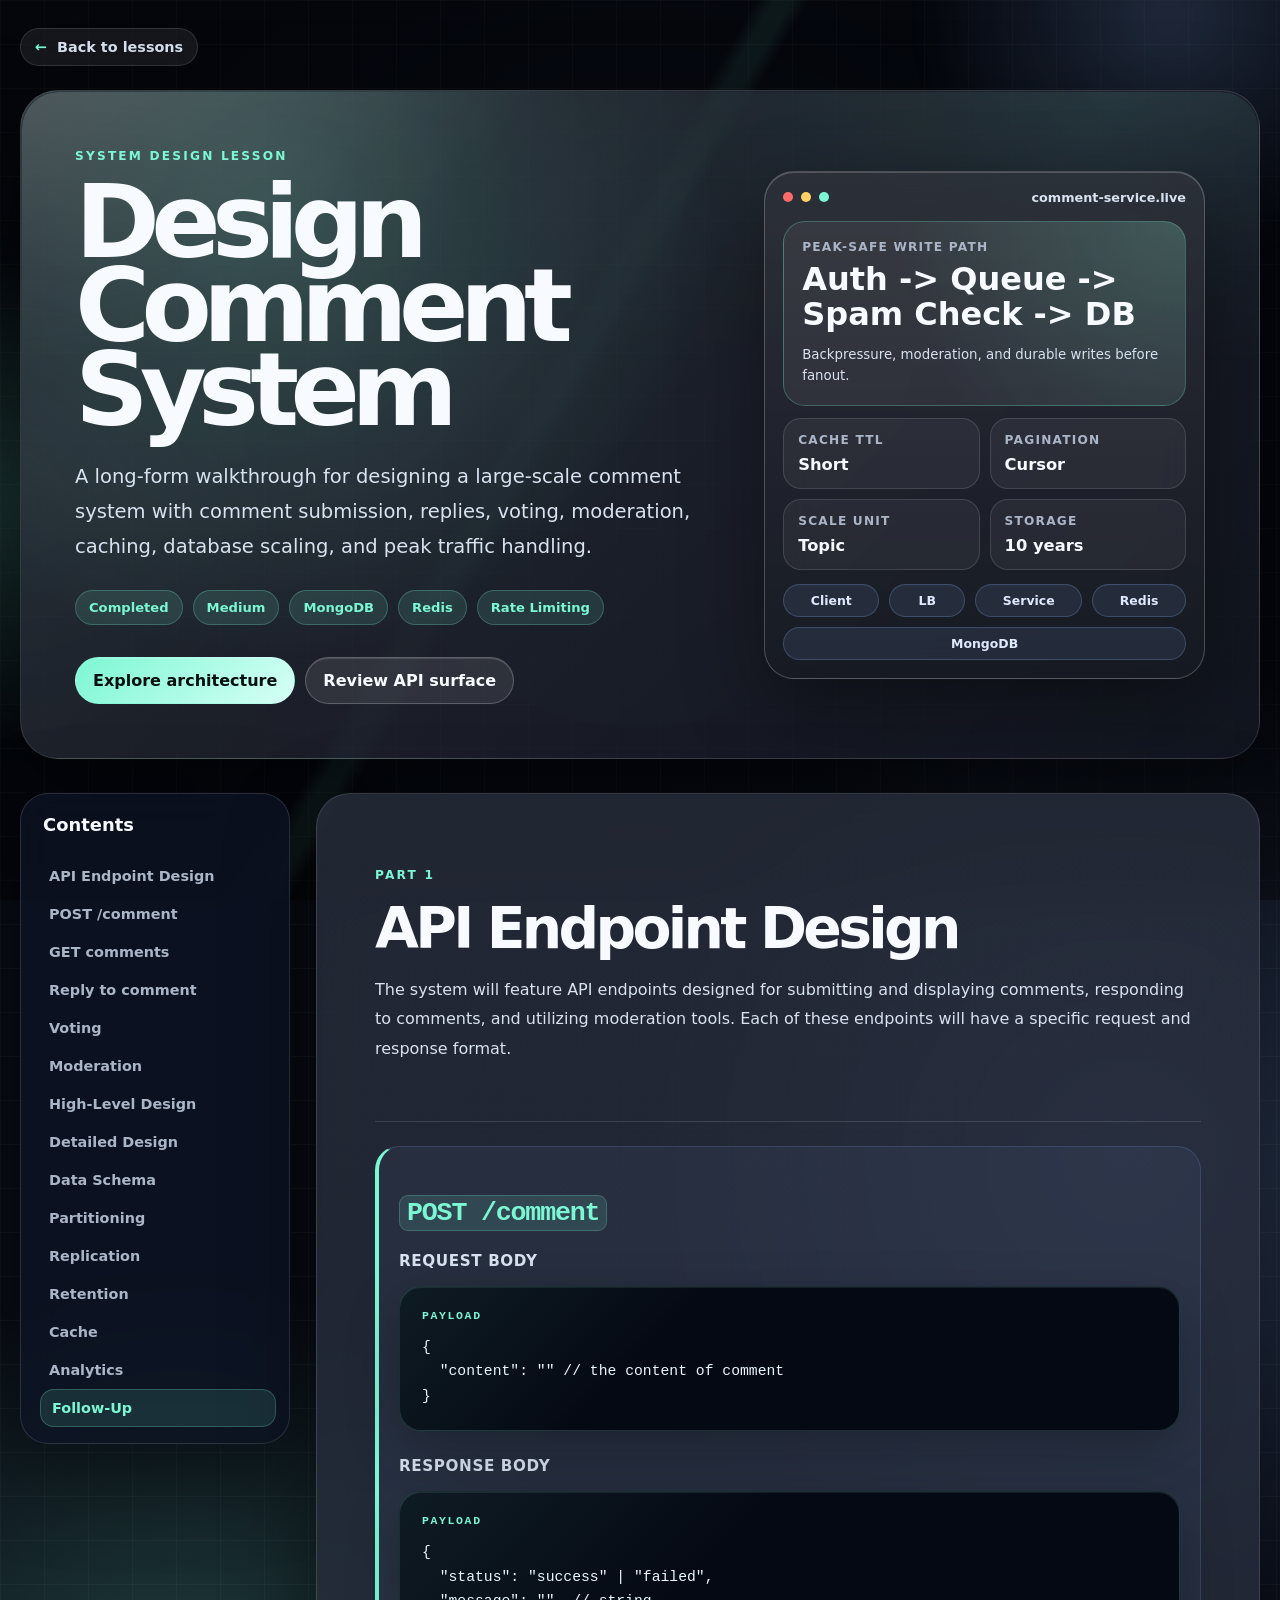
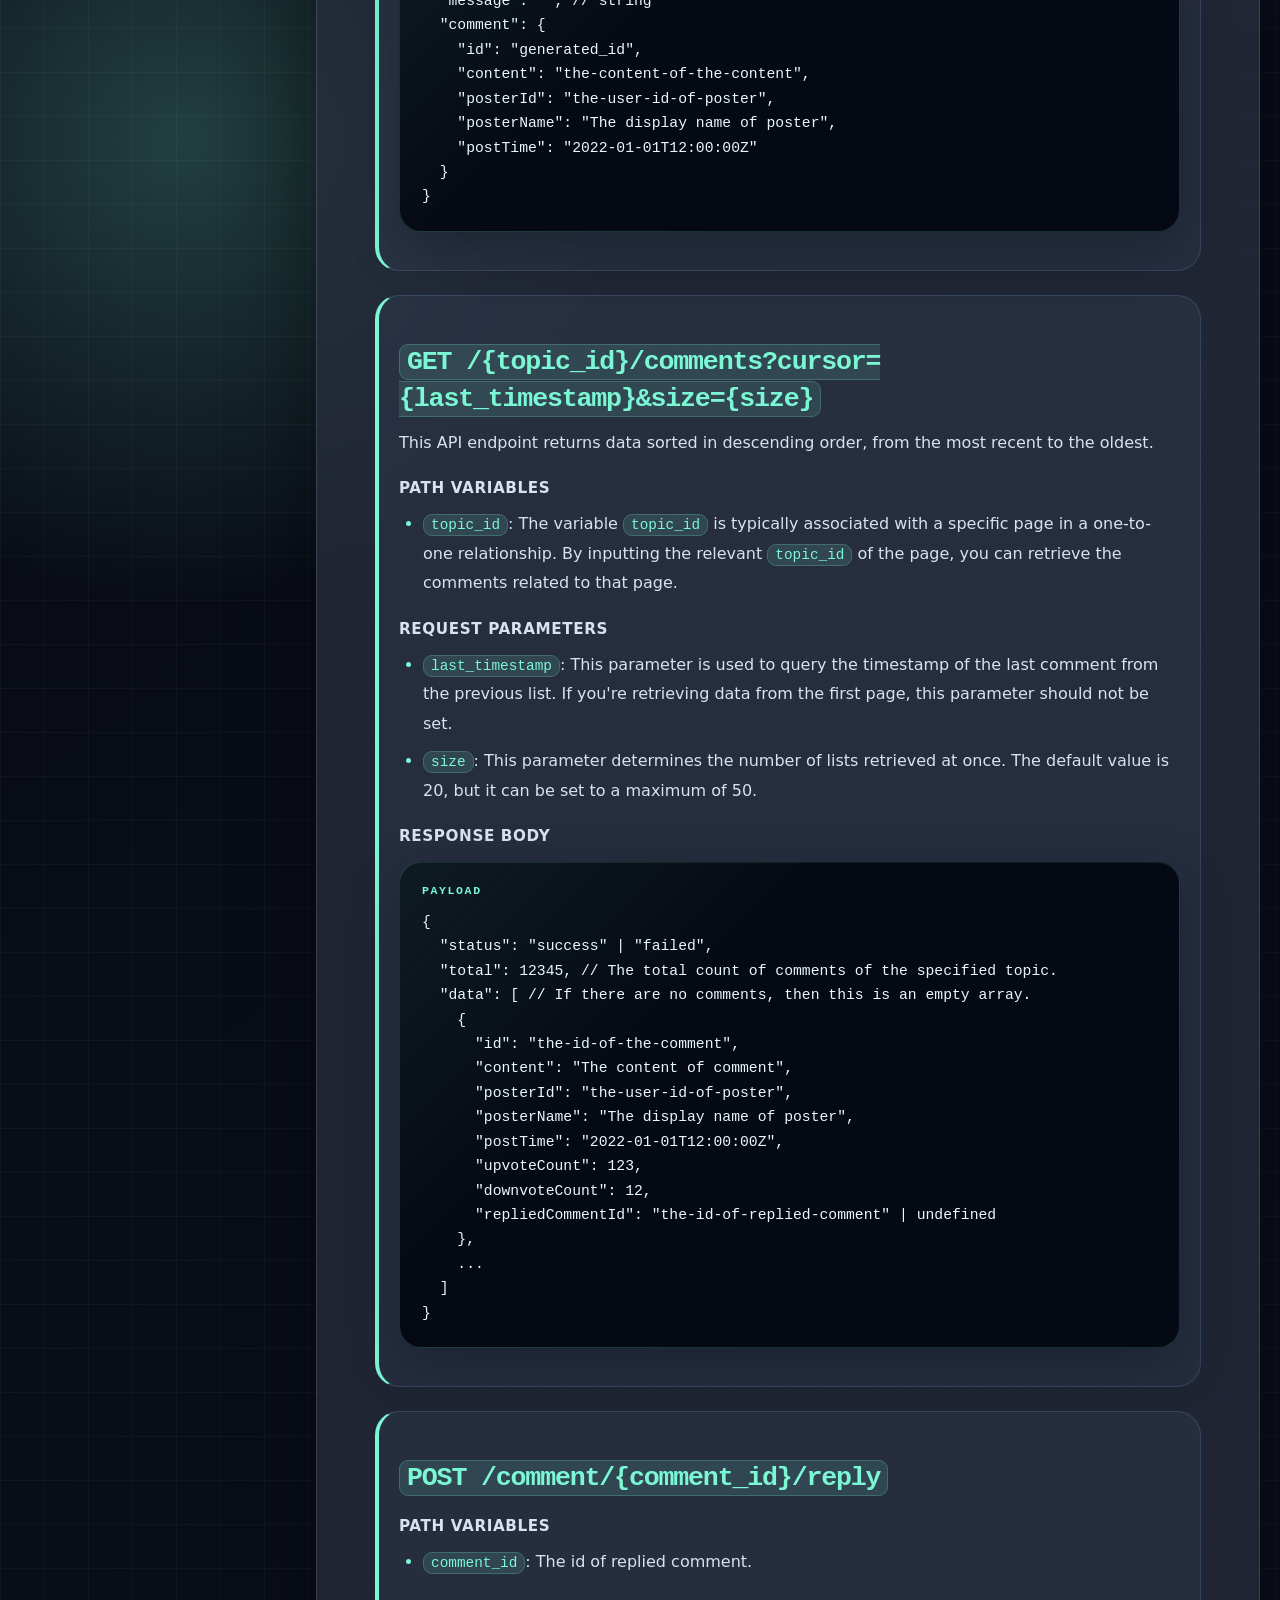
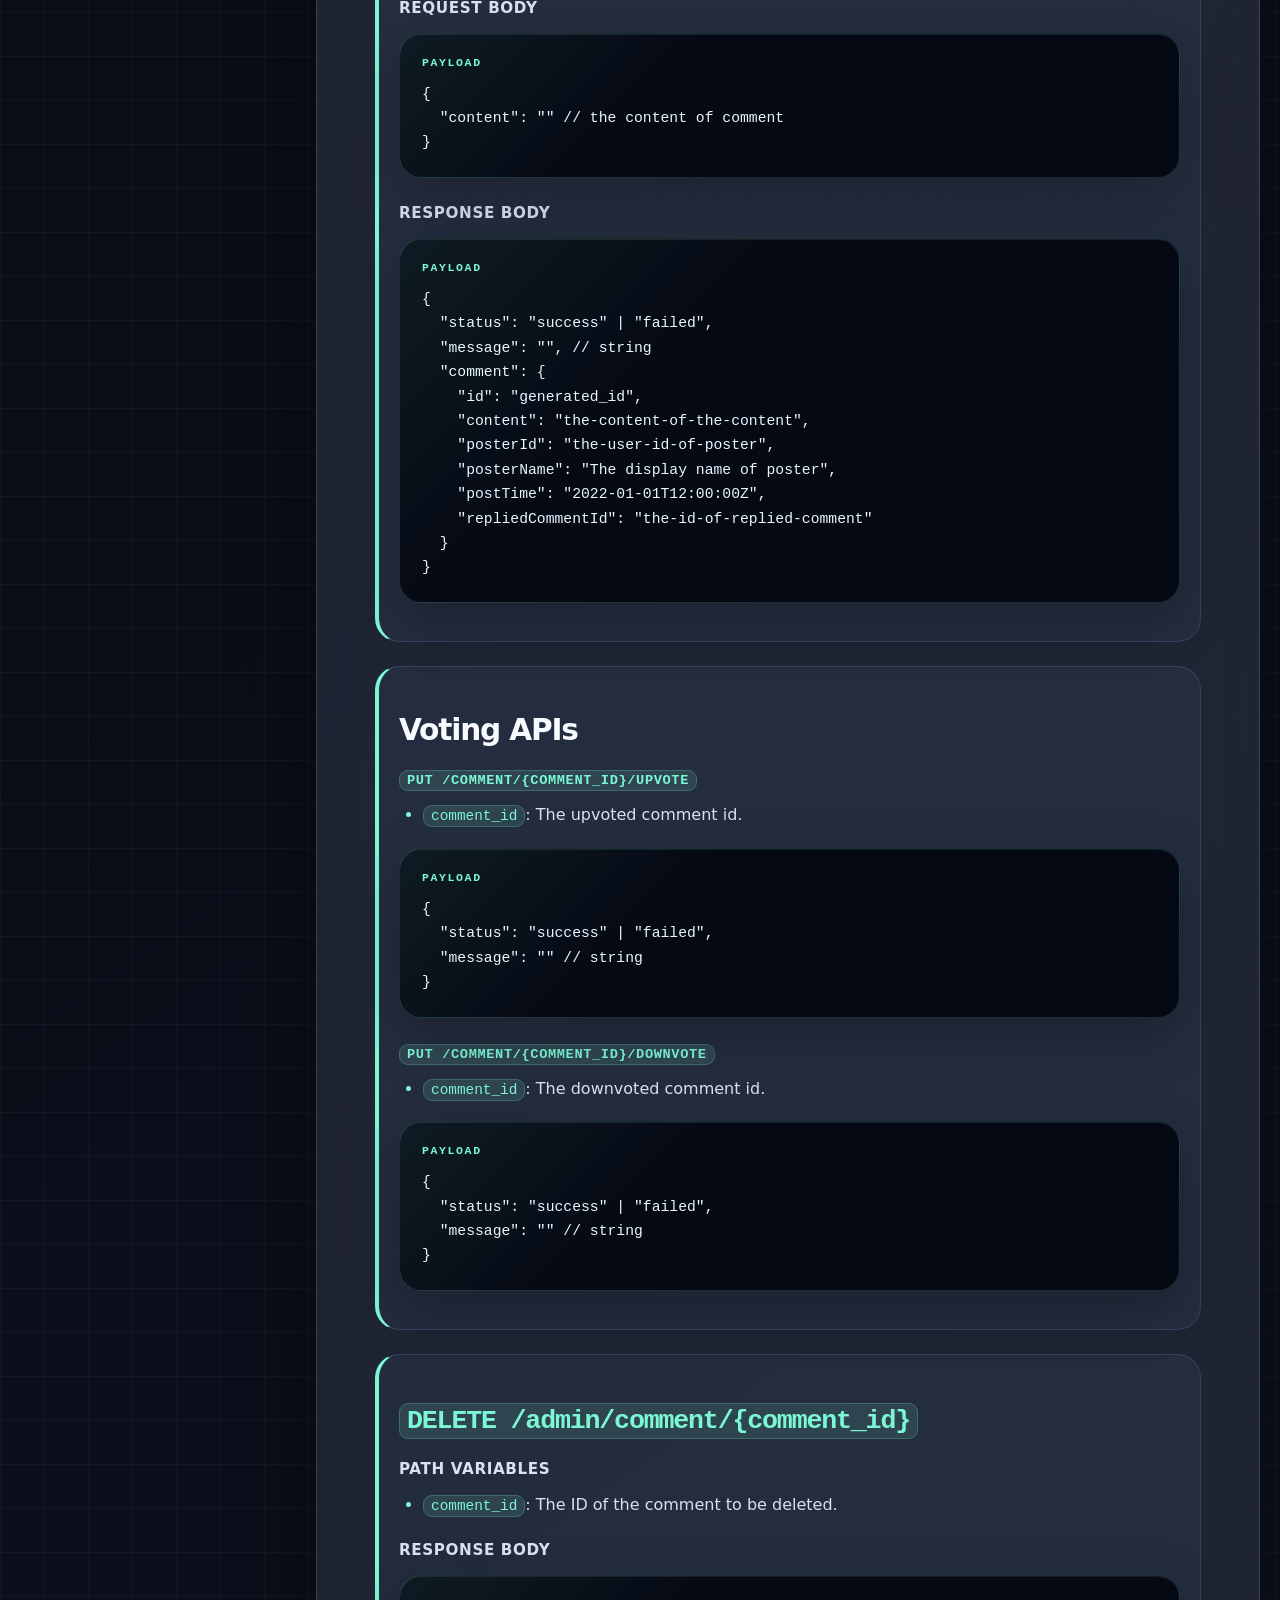
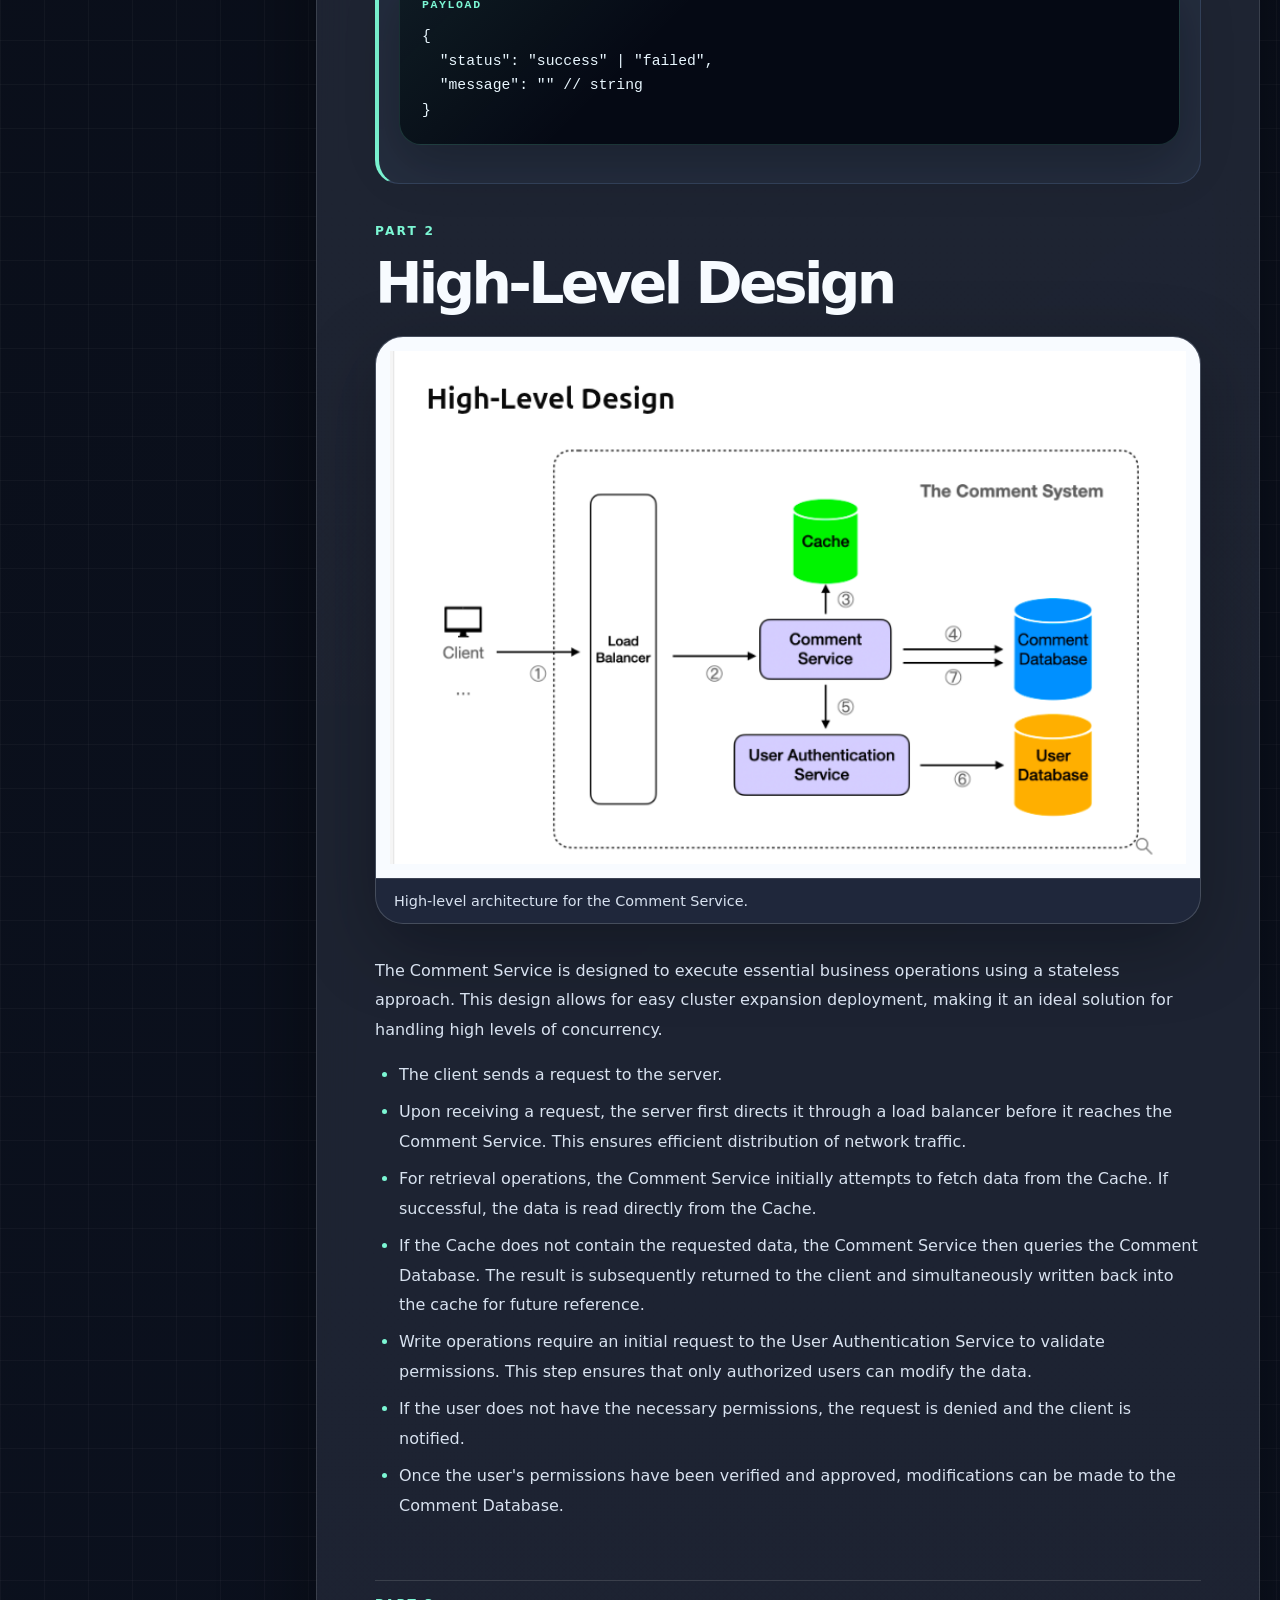
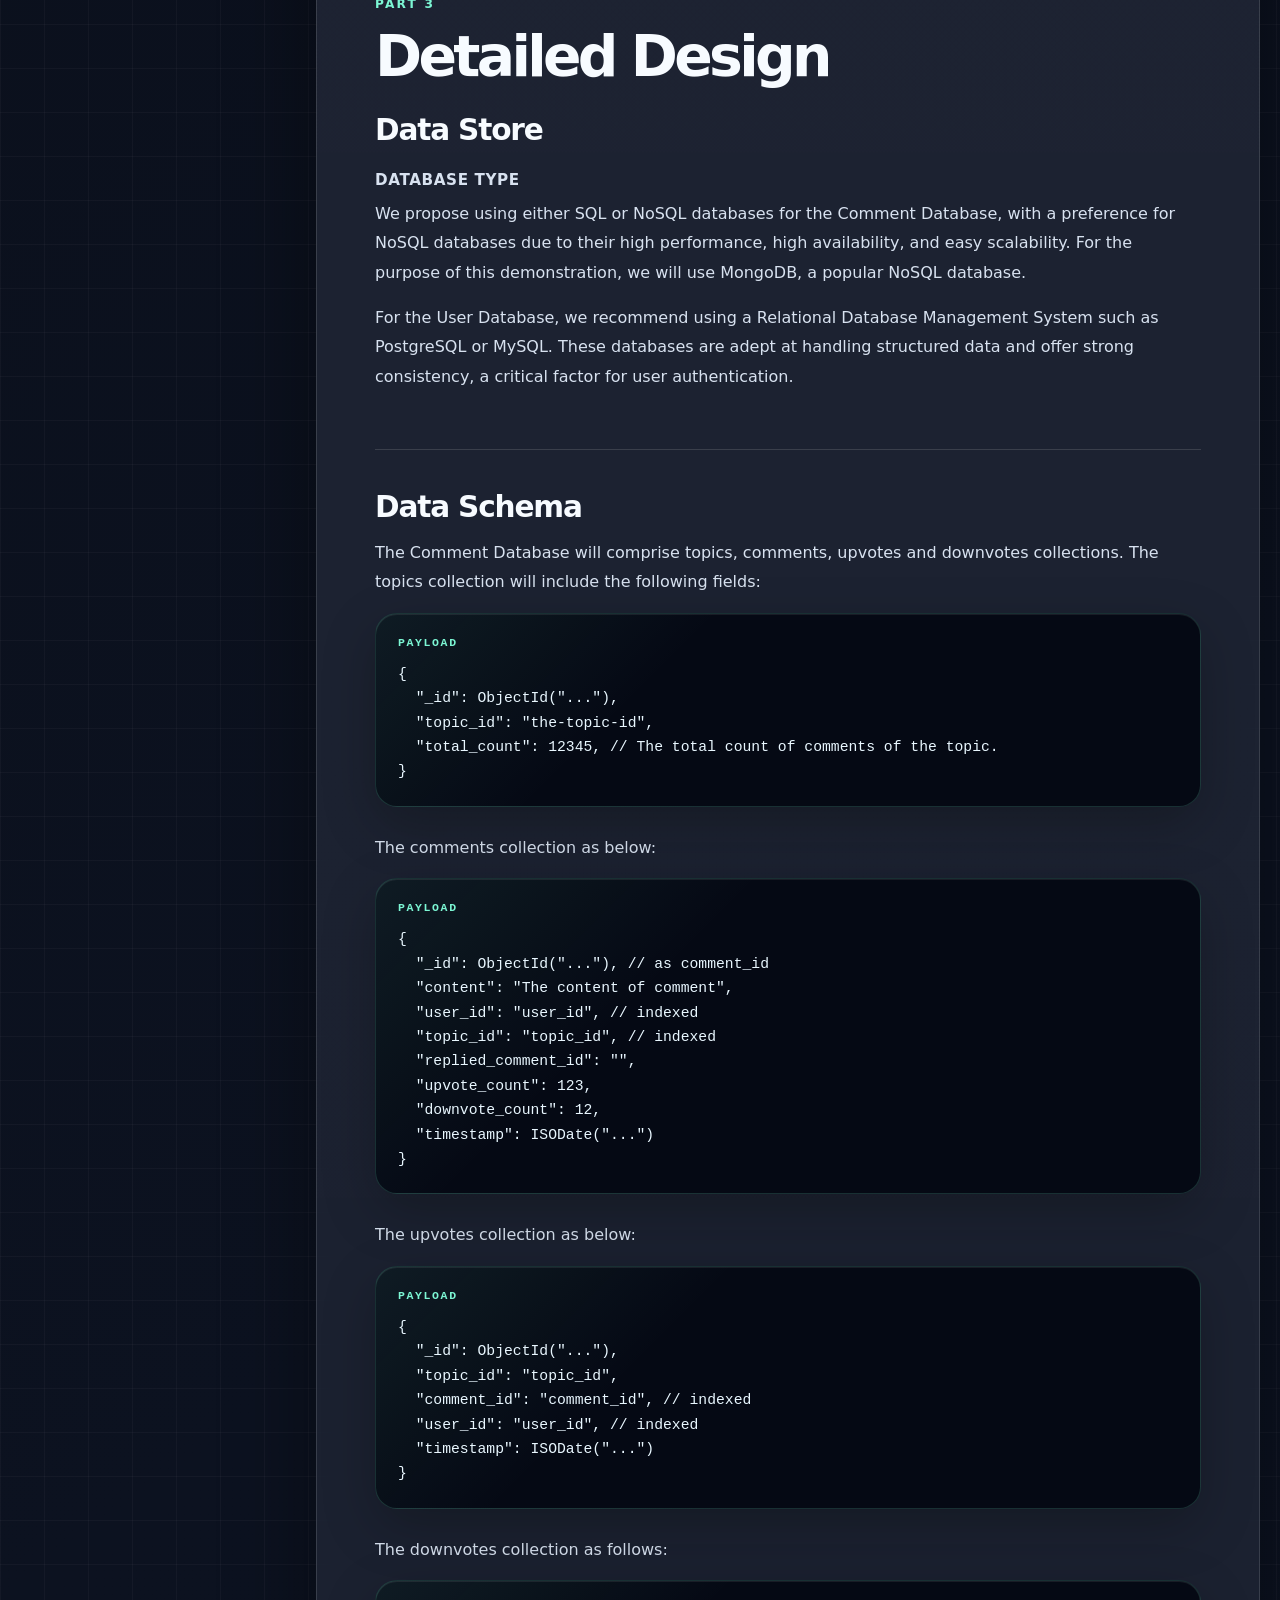
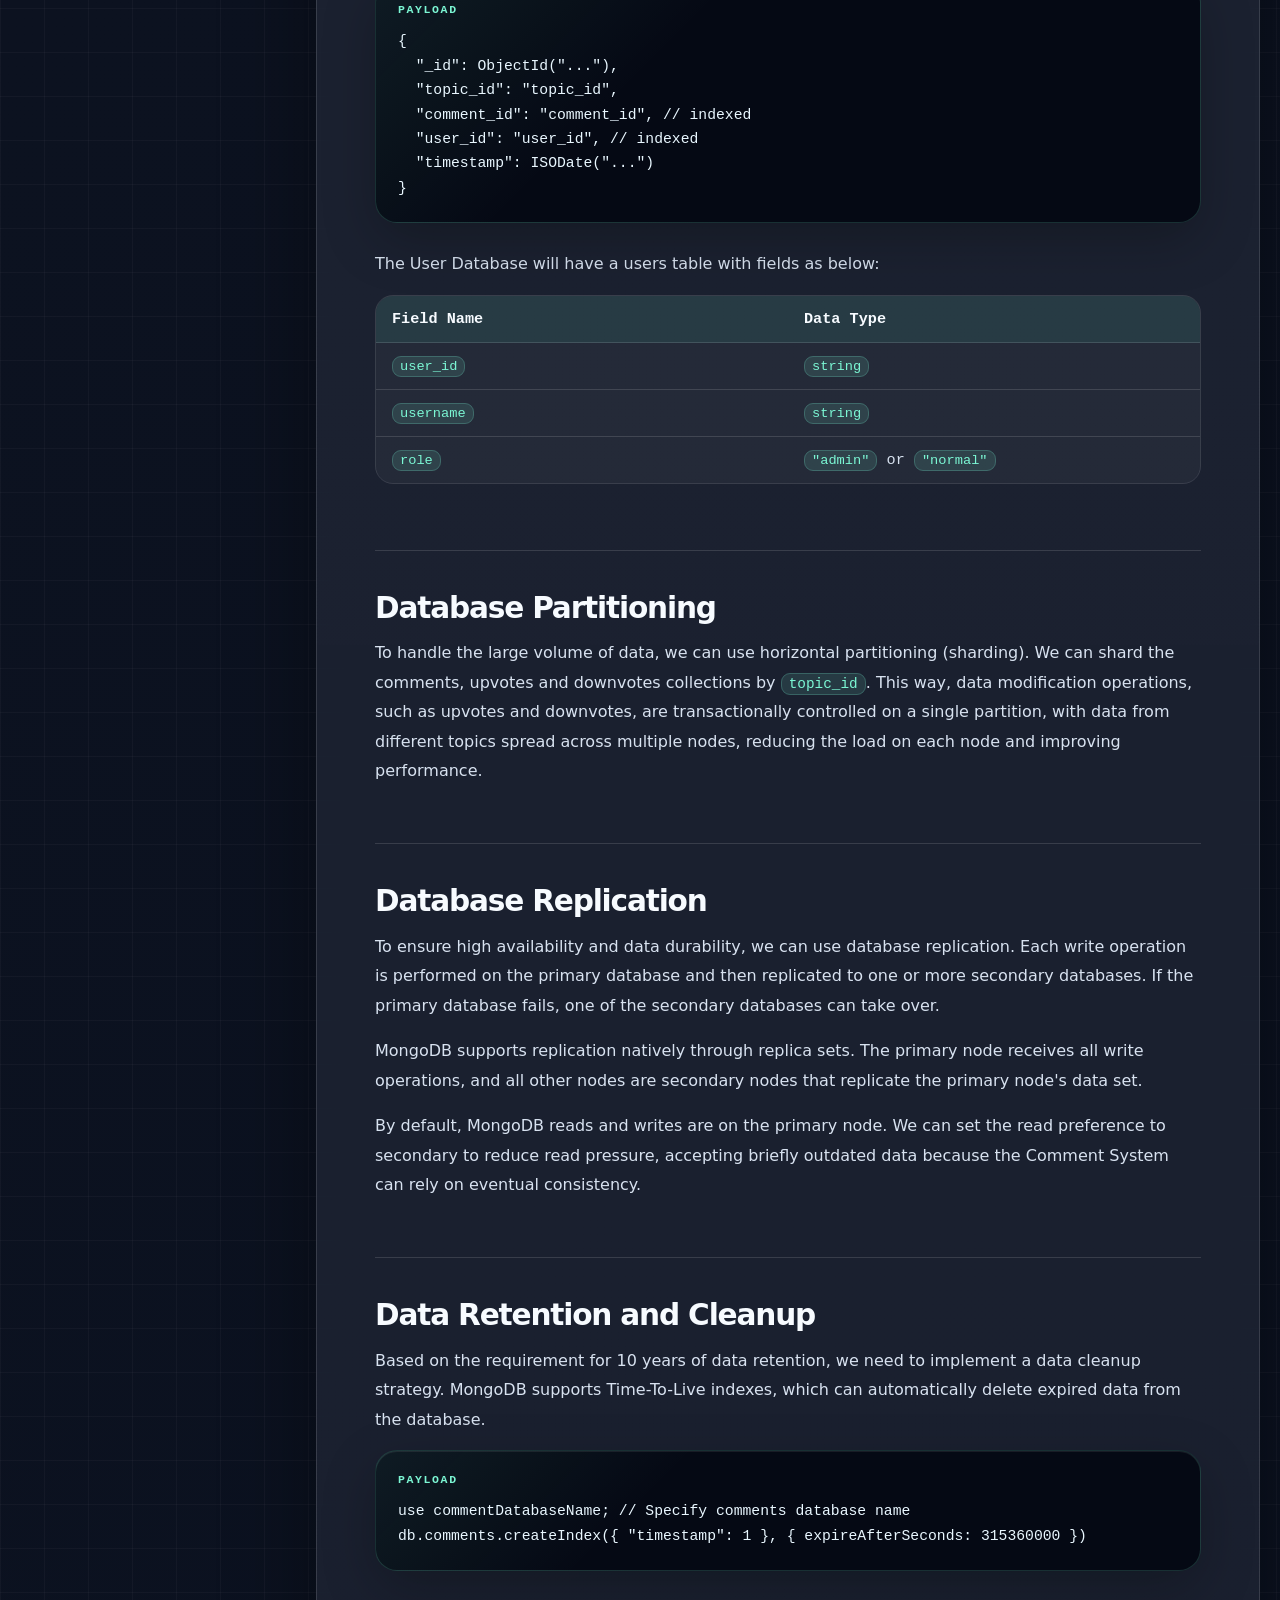
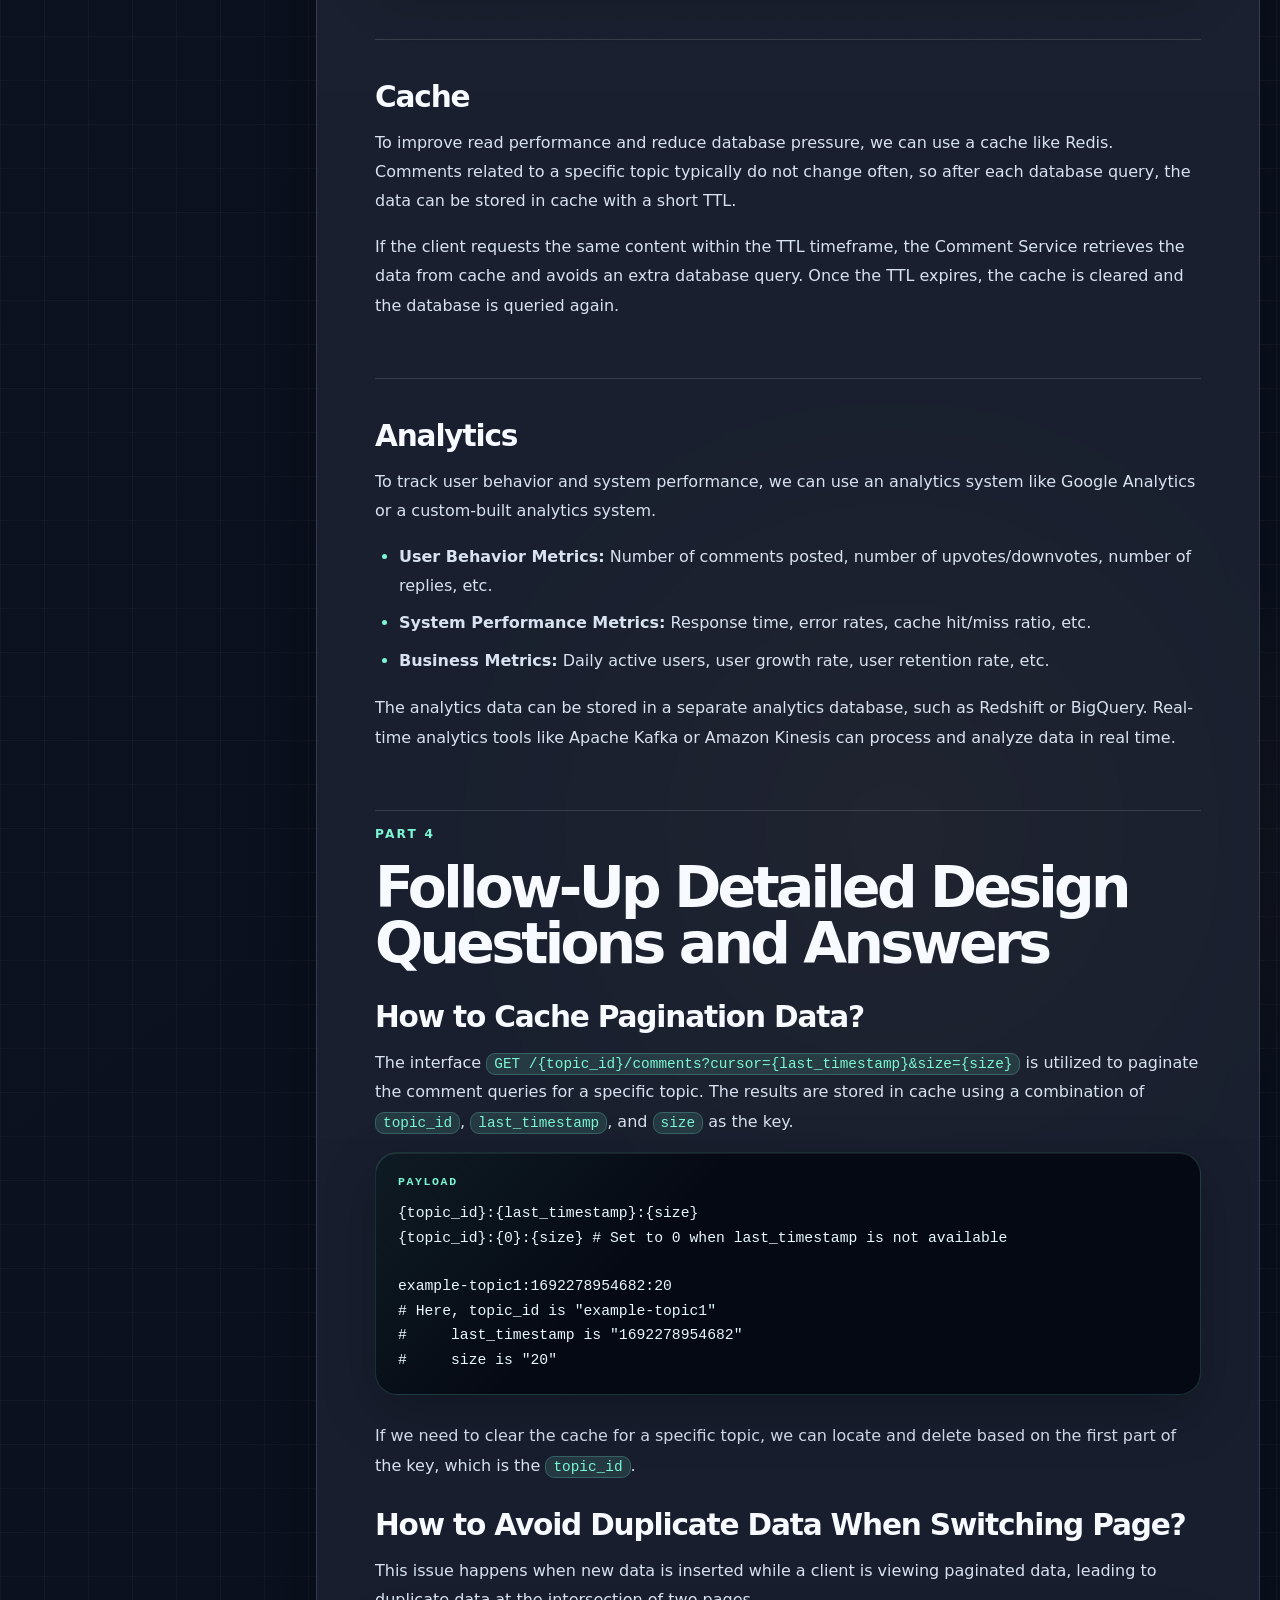
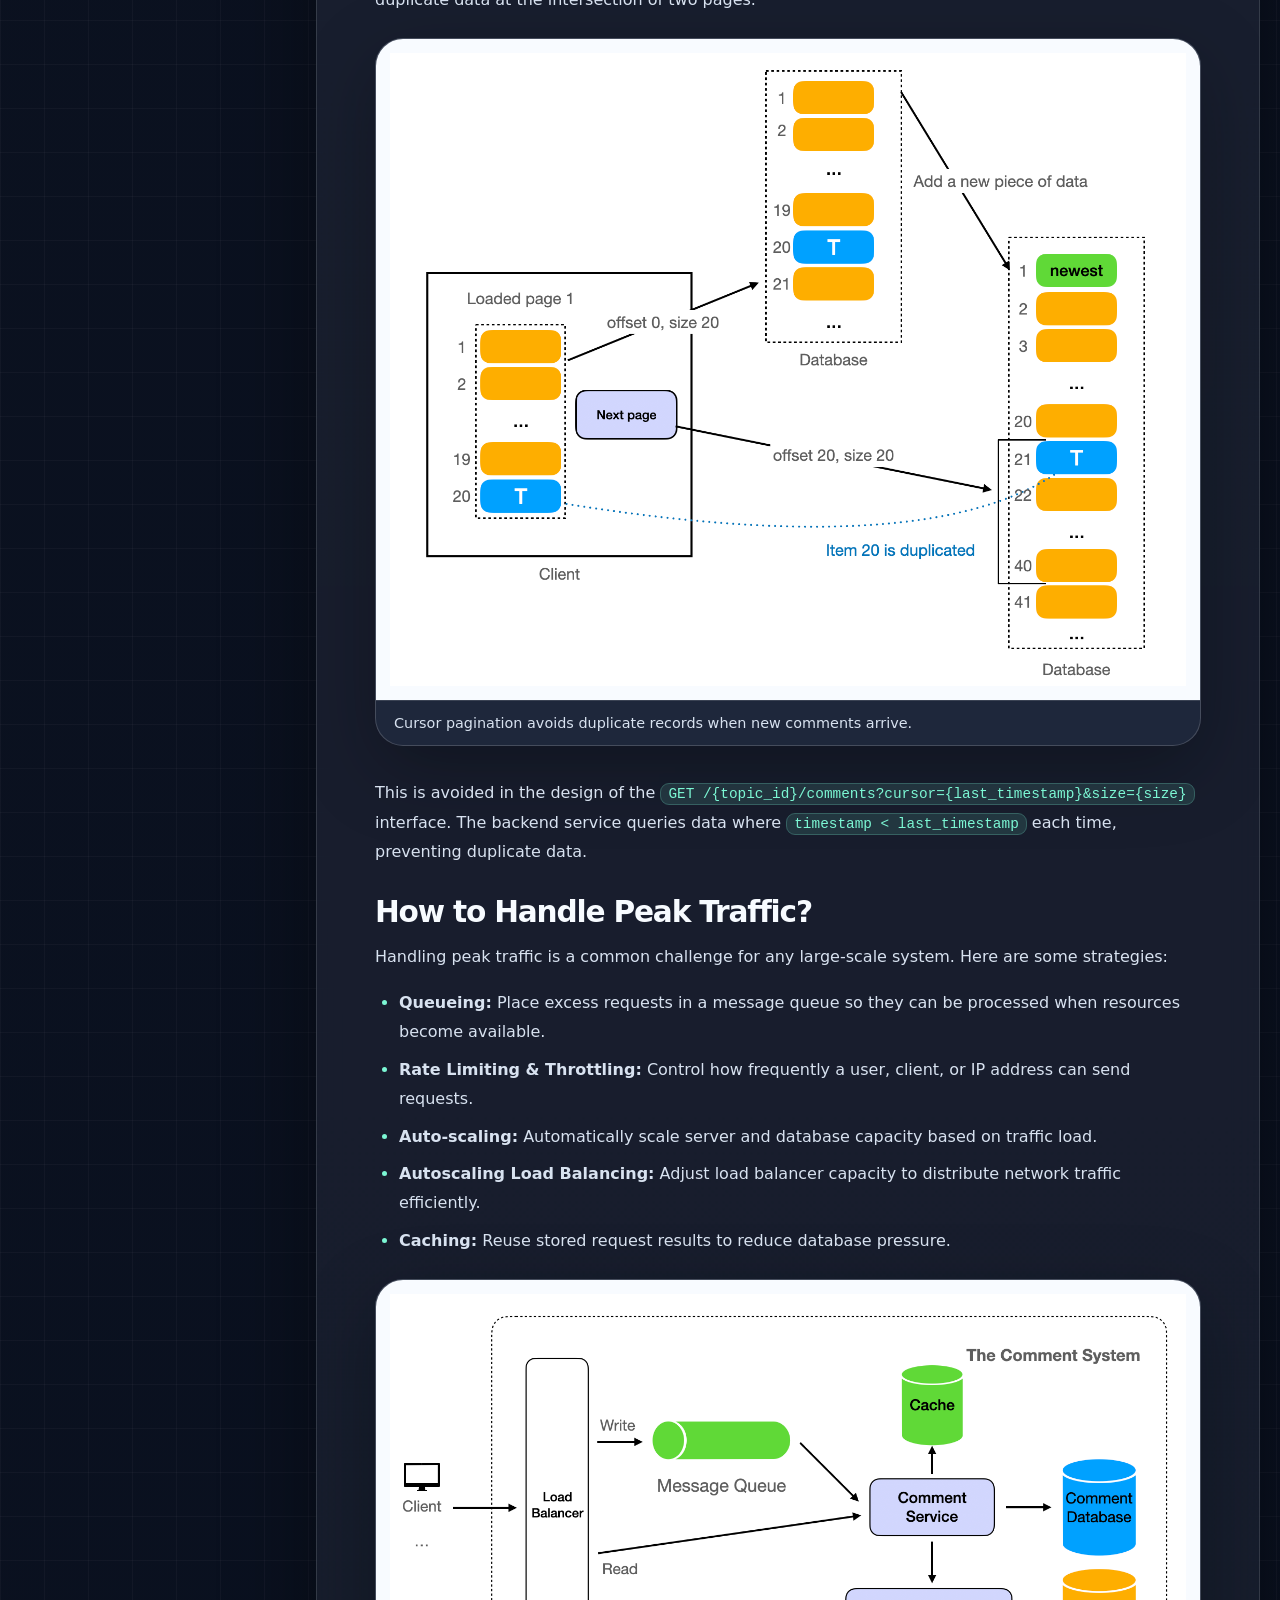
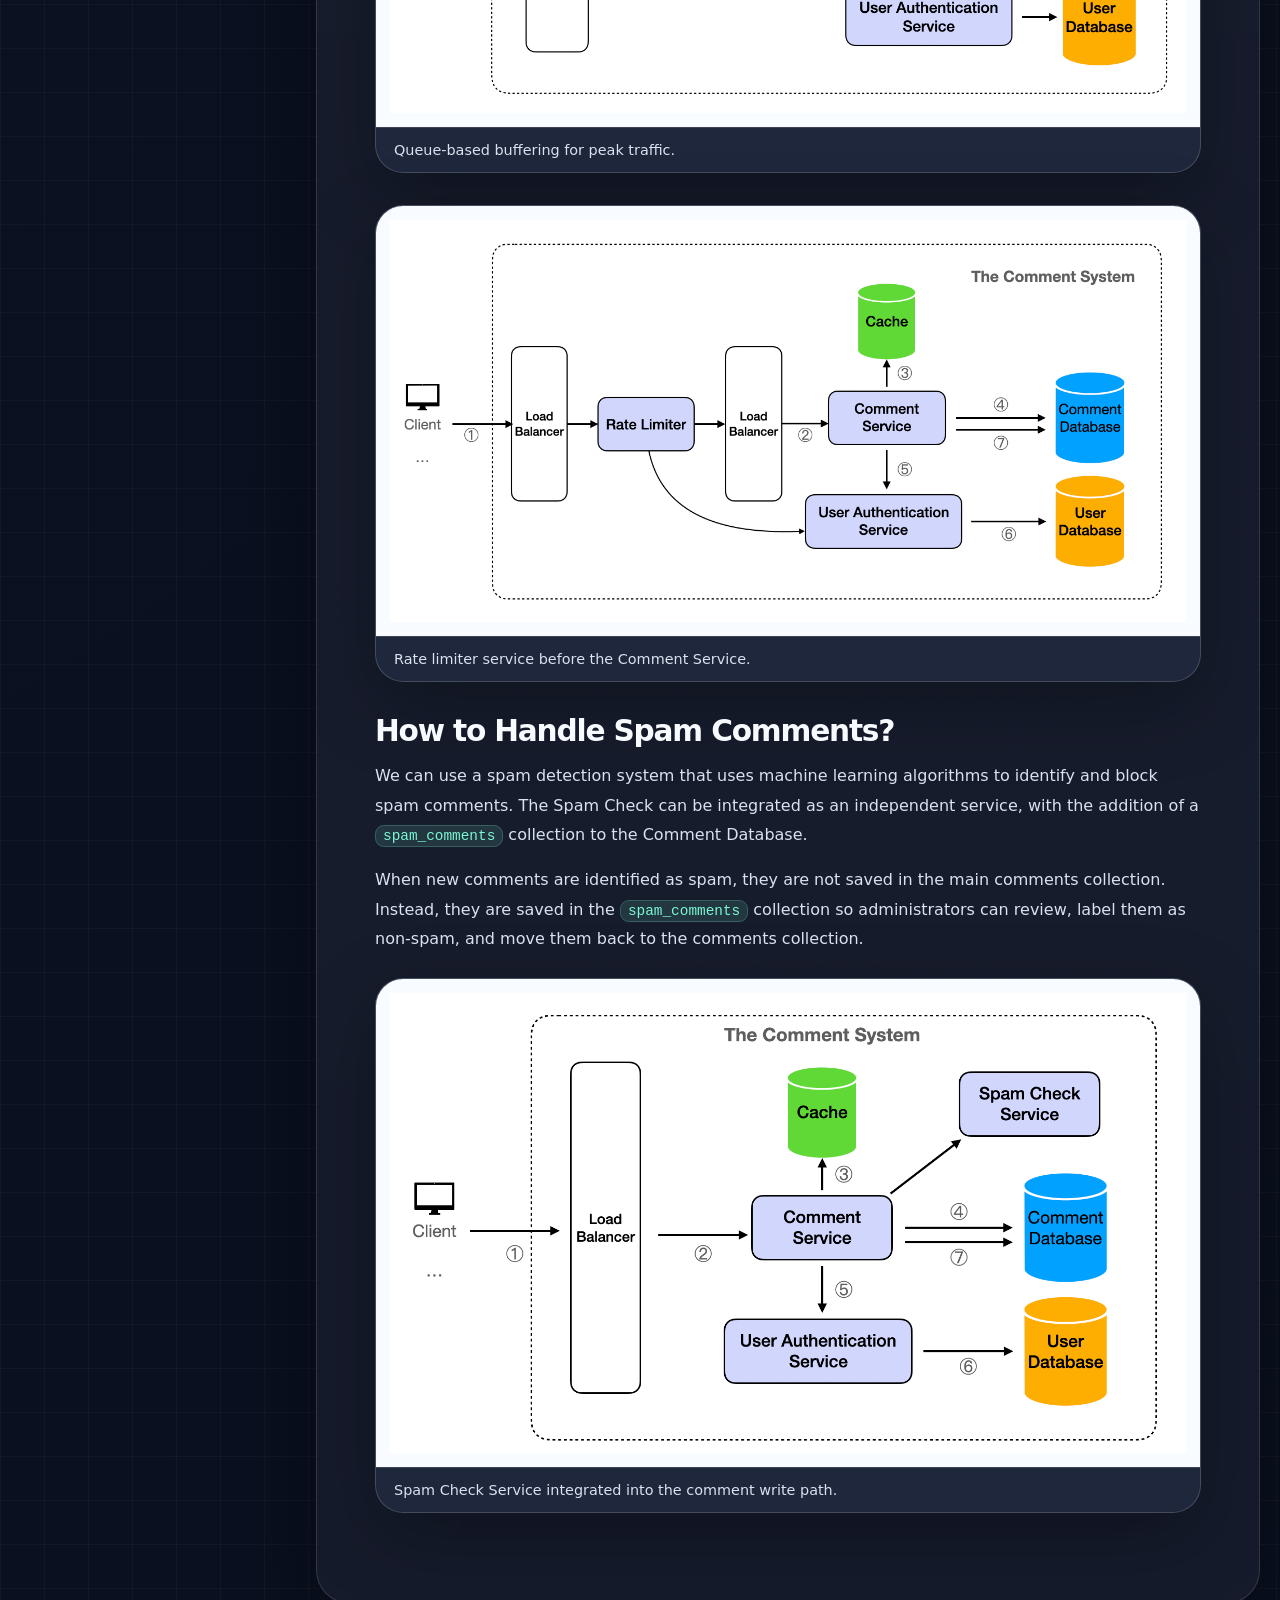
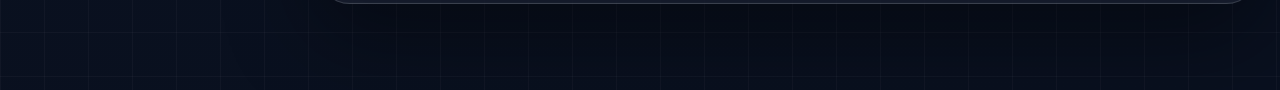
==== commit cfda9f1f: "Update UI Design comment system" ====
--- a/UI/lessons/design-comment-system/index.html
+++ b/UI/lessons/design-comment-system/index.html
@@ -7,21 +7,67 @@
     <link rel="stylesheet" href="styles.css" />
   </head>
   <body>
+    <div class="ambient ambient-one" aria-hidden="true"></div>
+    <div class="ambient ambient-two" aria-hidden="true"></div>
+    <div class="scroll-progress" aria-hidden="true"></div>
     <main class="page-shell">
       <a class="back-link" href="../../index.html">Back to lessons</a>
 
       <header class="article-hero">
-        <p class="eyebrow">System design lesson</p>
-        <h1>Design Comment System</h1>
-        <p class="hero-copy">
-          A long-form walkthrough for designing a large-scale comment system with comment submission, replies, voting, moderation, caching, database scaling, and peak traffic handling.
-        </p>
-        <div class="meta-row">
-          <span>Completed</span>
-          <span>Medium</span>
-          <span>MongoDB</span>
-          <span>Redis</span>
-          <span>Rate Limiting</span>
+        <div class="hero-content">
+          <p class="eyebrow">System design lesson</p>
+          <h1>Design Comment System</h1>
+          <p class="hero-copy">
+            A long-form walkthrough for designing a large-scale comment system with comment submission, replies, voting, moderation, caching, database scaling, and peak traffic handling.
+          </p>
+          <div class="meta-row">
+            <span>Completed</span>
+            <span>Medium</span>
+            <span>MongoDB</span>
+            <span>Redis</span>
+            <span>Rate Limiting</span>
+          </div>
+          <div class="hero-actions" aria-label="Lesson highlights">
+            <a href="#high-level-design">Explore architecture</a>
+            <a href="#api-design">Review API surface</a>
+          </div>
+        </div>
+
+        <div class="hero-console" aria-label="Comment system capability overview">
+          <div class="console-topbar">
+            <span></span><span></span><span></span>
+            <strong>comment-service.live</strong>
+          </div>
+          <div class="signal-card primary-signal">
+            <span class="signal-label">Peak-safe write path</span>
+            <strong>Auth -> Queue -> Spam Check -> DB</strong>
+            <small>Backpressure, moderation, and durable writes before fanout.</small>
+          </div>
+          <div class="metric-grid">
+            <div>
+              <span>Cache TTL</span>
+              <strong>Short</strong>
+            </div>
+            <div>
+              <span>Pagination</span>
+              <strong>Cursor</strong>
+            </div>
+            <div>
+              <span>Scale Unit</span>
+              <strong>Topic</strong>
+            </div>
+            <div>
+              <span>Storage</span>
+              <strong>10 years</strong>
+            </div>
+          </div>
+          <div class="flow-strip" aria-hidden="true">
+            <span>Client</span>
+            <span>LB</span>
+            <span>Service</span>
+            <span>Redis</span>
+            <span>MongoDB</span>
+          </div>
         </div>
       </header>
 
--- a/UI/lessons/design-comment-system/styles.css
+++ b/UI/lessons/design-comment-system/styles.css
@@ -1,15 +1,22 @@
 :root {
-  --bg: #f7f1e8;
-  --paper: #fffaf2;
-  --paper-strong: #fffdf8;
-  --ink: #1c2633;
-  --muted: #687385;
-  --line: #e4d8c8;
-  --accent: #b75e1c;
-  --accent-soft: #fff0df;
-  --code-bg: #17202d;
-  --code-ink: #f8ead7;
-  --shadow: 0 24px 80px rgb(48 35 18 / 12%);
+  color-scheme: dark;
+  --bg: #070a12;
+  --bg-2: #0c1220;
+  --panel: rgb(13 20 36 / 78%);
+  --panel-strong: rgb(17 27 48 / 92%);
+  --glass: rgb(255 255 255 / 7%);
+  --ink: #f7fbff;
+  --muted: #aab6c8;
+  --muted-strong: #d8e2f0;
+  --line: rgb(255 255 255 / 13%);
+  --line-strong: rgb(255 255 255 / 22%);
+  --accent: #7cf7d4;
+  --accent-2: #8fb7ff;
+  --accent-3: #f7b267;
+  --accent-soft: rgb(124 247 212 / 12%);
+  --code-bg: #050914;
+  --code-ink: #e9f7ff;
+  --shadow: 0 30px 90px rgb(0 0 0 / 42%);
 }
 
 * {
@@ -26,8 +33,25 @@
   color: var(--ink);
   font-family: Inter, ui-sans-serif, system-ui, -apple-system, BlinkMacSystemFont, "Segoe UI", sans-serif;
   background:
-    radial-gradient(circle at top left, rgb(183 94 28 / 16%), transparent 34rem),
-    linear-gradient(135deg, #fbf6ef 0%, var(--bg) 55%, #efe4d6 100%);
+    linear-gradient(rgb(255 255 255 / 3%) 1px, transparent 1px),
+    linear-gradient(90deg, rgb(255 255 255 / 3%) 1px, transparent 1px),
+    radial-gradient(circle at 14% 12%, rgb(124 247 212 / 22%), transparent 29rem),
+    radial-gradient(circle at 88% 8%, rgb(143 183 255 / 24%), transparent 31rem),
+    radial-gradient(circle at 70% 72%, rgb(247 178 103 / 14%), transparent 28rem),
+    linear-gradient(145deg, var(--bg) 0%, var(--bg-2) 52%, #09101f 100%);
+  background-size: 44px 44px, 44px 44px, auto, auto, auto, auto;
+  overflow-x: hidden;
+}
+
+body::before {
+  position: fixed;
+  inset: 0;
+  z-index: -3;
+  pointer-events: none;
+  content: "";
+  background:
+    linear-gradient(120deg, transparent 0 42%, rgb(124 247 212 / 7%) 43% 44%, transparent 45% 100%),
+    radial-gradient(circle at center, transparent 0, rgb(0 0 0 / 38%) 74%);
 }
 
 a {
@@ -41,71 +65,300 @@
   font-family: "SFMono-Regular", Consolas, "Liberation Mono", monospace;
 }
 
+.ambient {
+  position: fixed;
+  z-index: -2;
+  width: 34rem;
+  height: 34rem;
+  border-radius: 999px;
+  filter: blur(18px);
+  opacity: 0.72;
+  pointer-events: none;
+}
+
+.ambient-one {
+  top: -16rem;
+  right: -10rem;
+  background: radial-gradient(circle, rgb(143 183 255 / 28%), transparent 66%);
+}
+
+.ambient-two {
+  bottom: 8rem;
+  left: -16rem;
+  background: radial-gradient(circle, rgb(124 247 212 / 24%), transparent 68%);
+}
+
+.scroll-progress {
+  position: fixed;
+  top: 0;
+  left: 0;
+  z-index: 20;
+  width: 0%;
+  height: 3px;
+  background: linear-gradient(90deg, var(--accent), var(--accent-2), var(--accent-3));
+  box-shadow: 0 0 24px rgb(124 247 212 / 70%);
+}
+
 .page-shell {
-  width: min(1180px, calc(100% - 32px));
+  width: min(1240px, calc(100% - 36px));
   margin: 0 auto;
-  padding: 32px 0 72px;
+  padding: 28px 0 86px;
 }
 
 .back-link {
   display: inline-flex;
-  margin-bottom: 28px;
+  align-items: center;
+  gap: 10px;
+  margin-bottom: 24px;
+  border: 1px solid var(--line);
+  border-radius: 999px;
+  padding: 10px 14px;
+  color: var(--muted-strong);
+  font-size: 0.9rem;
+  font-weight: 800;
+  background: var(--glass);
+  backdrop-filter: blur(18px);
+  transition: transform 180ms ease, border-color 180ms ease, color 180ms ease;
+}
+
+.back-link::before {
+  content: "←";
   color: var(--accent);
-  font-weight: 800;
+}
+
+.back-link:hover {
+  transform: translateX(-3px);
+  border-color: rgb(124 247 212 / 46%);
+  color: var(--ink);
 }
 
 .article-hero {
-  max-width: 880px;
+  position: relative;
+  display: grid;
+  grid-template-columns: minmax(0, 1.08fr) minmax(340px, 0.72fr);
+  gap: 28px;
+  align-items: stretch;
   margin-bottom: 34px;
+  border: 1px solid var(--line);
+  border-radius: 38px;
+  padding: clamp(24px, 5vw, 54px);
+  background:
+    linear-gradient(135deg, rgb(255 255 255 / 12%), rgb(255 255 255 / 4%)),
+    radial-gradient(circle at 20% 18%, rgb(124 247 212 / 20%), transparent 28rem),
+    rgb(9 14 26 / 76%);
+  box-shadow: var(--shadow);
+  overflow: hidden;
+}
+
+.article-hero::before {
+  position: absolute;
+  inset: 1px;
+  border-radius: 37px;
+  pointer-events: none;
+  content: "";
+  background: linear-gradient(120deg, rgb(255 255 255 / 16%), transparent 32%, rgb(124 247 212 / 10%) 68%, transparent);
+  mask: linear-gradient(#000, transparent 42%);
+}
+
+.hero-content,
+.hero-console {
+  position: relative;
+  z-index: 1;
 }
 
 .eyebrow,
 .section-label {
-  margin: 0 0 12px;
+  margin: 0 0 13px;
   color: var(--accent);
   font-size: 0.76rem;
   font-weight: 900;
-  letter-spacing: 0.16em;
+  letter-spacing: 0.18em;
   text-transform: uppercase;
 }
 
 .article-hero h1 {
+  max-width: 790px;
   margin: 0;
-  font-family: Georgia, "Times New Roman", serif;
-  font-size: clamp(3rem, 8vw, 6.5rem);
-  line-height: 0.9;
-  letter-spacing: -0.07em;
+  font-size: clamp(3.2rem, 8vw, 7.8rem);
+  line-height: 0.82;
+  letter-spacing: -0.085em;
+  text-wrap: balance;
 }
 
 .hero-copy {
   max-width: 760px;
-  margin: 24px 0 0;
-  color: var(--muted);
-  font-size: 1.12rem;
-  line-height: 1.8;
-}
-
-.meta-row {
+  margin: 28px 0 0;
+  color: var(--muted-strong);
+  font-size: clamp(1.02rem, 2vw, 1.22rem);
+  line-height: 1.78;
+}
+
+.meta-row,
+.hero-actions,
+.flow-strip {
   display: flex;
   flex-wrap: wrap;
-  gap: 8px;
-  margin-top: 24px;
+  gap: 10px;
+}
+
+.meta-row {
+  margin-top: 26px;
 }
 
 .meta-row span {
-  border: 1px solid var(--line);
+  border: 1px solid rgb(124 247 212 / 24%);
   border-radius: 999px;
-  padding: 8px 12px;
+  padding: 9px 13px;
   color: var(--accent);
   font-size: 0.82rem;
+  font-weight: 900;
+  background: var(--accent-soft);
+}
+
+.hero-actions {
+  margin-top: 32px;
+}
+
+.hero-actions a {
+  border: 1px solid var(--line-strong);
+  border-radius: 999px;
+  padding: 13px 17px;
+  color: var(--ink);
+  font-weight: 900;
+  background: rgb(255 255 255 / 9%);
+  box-shadow: inset 0 1px 0 rgb(255 255 255 / 14%);
+  transition: transform 180ms ease, background 180ms ease, border-color 180ms ease;
+}
+
+.hero-actions a:first-child {
+  border-color: transparent;
+  color: #04100d;
+  background: linear-gradient(135deg, var(--accent), #d7fff5);
+}
+
+.hero-actions a:hover {
+  transform: translateY(-3px);
+  border-color: rgb(124 247 212 / 54%);
+}
+
+.hero-console {
+  align-self: center;
+  border: 1px solid var(--line-strong);
+  border-radius: 30px;
+  padding: 18px;
+  background:
+    linear-gradient(180deg, rgb(255 255 255 / 13%), rgb(255 255 255 / 5%)),
+    rgb(6 10 20 / 72%);
+  box-shadow: 0 28px 80px rgb(0 0 0 / 36%), inset 0 1px 0 rgb(255 255 255 / 18%);
+  backdrop-filter: blur(22px);
+}
+
+.console-topbar {
+  display: flex;
+  gap: 8px;
+  align-items: center;
+  margin-bottom: 16px;
+  color: var(--muted);
+  font-size: 0.8rem;
+}
+
+.console-topbar span {
+  width: 10px;
+  height: 10px;
+  border-radius: 999px;
+  background: #ff6b6b;
+}
+
+.console-topbar span:nth-child(2) {
+  background: #ffd166;
+}
+
+.console-topbar span:nth-child(3) {
+  background: var(--accent);
+}
+
+.console-topbar strong {
+  margin-left: auto;
+  color: var(--muted-strong);
   font-weight: 800;
-  background: var(--accent-soft);
+}
+
+.signal-card {
+  border: 1px solid rgb(124 247 212 / 25%);
+  border-radius: 22px;
+  padding: 18px;
+  background:
+    radial-gradient(circle at top right, rgb(124 247 212 / 17%), transparent 18rem),
+    rgb(255 255 255 / 6%);
+}
+
+.signal-label,
+.metric-grid span {
+  display: block;
+  color: var(--muted);
+  font-size: 0.76rem;
+  font-weight: 900;
+  letter-spacing: 0.1em;
+  text-transform: uppercase;
+}
+
+.signal-card strong {
+  display: block;
+  margin-top: 8px;
+  font-size: clamp(1.35rem, 3vw, 2rem);
+  line-height: 1.1;
+}
+
+.signal-card small {
+  display: block;
+  margin-top: 12px;
+  color: var(--muted-strong);
+  line-height: 1.6;
+}
+
+.metric-grid {
+  display: grid;
+  grid-template-columns: repeat(2, minmax(0, 1fr));
+  gap: 10px;
+  margin-top: 12px;
+}
+
+.metric-grid div {
+  border: 1px solid var(--line);
+  border-radius: 18px;
+  padding: 14px;
+  background: rgb(255 255 255 / 5%);
+}
+
+.metric-grid strong {
+  display: block;
+  margin-top: 8px;
+  color: var(--ink);
+  font-size: 1.02rem;
+}
+
+.flow-strip {
+  position: relative;
+  margin-top: 14px;
+}
+
+.flow-strip span {
+  flex: 1 1 auto;
+  min-width: 76px;
+  border: 1px solid rgb(143 183 255 / 24%);
+  border-radius: 999px;
+  padding: 8px 10px;
+  color: #dfe9ff;
+  font-size: 0.78rem;
+  font-weight: 900;
+  text-align: center;
+  background: rgb(143 183 255 / 10%);
 }
 
 .article-layout {
   display: grid;
-  grid-template-columns: 240px minmax(0, 1fr);
-  gap: 34px;
+  grid-template-columns: 270px minmax(0, 1fr);
+  gap: 26px;
   align-items: start;
 }
 
@@ -117,29 +370,34 @@
   max-height: calc(100vh - 36px);
   overflow: auto;
   border: 1px solid var(--line);
-  border-radius: 24px;
-  padding: 18px;
-  background: rgb(255 250 242 / 78%);
+  border-radius: 28px;
+  padding: 16px;
+  background: var(--panel);
   box-shadow: var(--shadow);
-  backdrop-filter: blur(18px);
+  backdrop-filter: blur(22px);
 }
 
 .toc strong {
   margin-bottom: 12px;
-  font-family: Georgia, "Times New Roman", serif;
-  font-size: 1.35rem;
+  padding: 4px 6px 10px;
+  color: var(--ink);
+  font-size: 1.12rem;
 }
 
 .toc a {
-  border-radius: 12px;
-  padding: 9px 10px;
+  border: 1px solid transparent;
+  border-radius: 14px;
+  padding: 10px 11px;
   color: var(--muted);
   font-size: 0.9rem;
-  font-weight: 700;
+  font-weight: 800;
+  transition: color 160ms ease, background 160ms ease, border-color 160ms ease, transform 160ms ease;
 }
 
 .toc a:hover,
 .toc a.active {
+  transform: translateX(3px);
+  border-color: rgb(124 247 212 / 24%);
   color: var(--accent);
   background: var(--accent-soft);
 }
@@ -147,15 +405,18 @@
 .post {
   min-width: 0;
   border: 1px solid var(--line);
-  border-radius: 32px;
-  padding: clamp(24px, 5vw, 56px);
-  background: rgb(255 250 242 / 86%);
+  border-radius: 34px;
+  padding: clamp(22px, 5vw, 58px);
+  background:
+    linear-gradient(180deg, rgb(255 255 255 / 9%), rgb(255 255 255 / 4%)),
+    var(--panel);
   box-shadow: var(--shadow);
+  backdrop-filter: blur(20px);
 }
 
 .post-section {
   scroll-margin-top: 28px;
-  padding: 8px 0 36px;
+  padding: 12px 0 42px;
   border-bottom: 1px solid var(--line);
 }
 
@@ -165,8 +426,13 @@
 }
 
 .endpoint-section {
-  padding-left: 18px;
-  border-left: 4px solid var(--accent-soft);
+  position: relative;
+  margin: 24px 0;
+  border: 1px solid rgb(143 183 255 / 16%);
+  border-left: 4px solid var(--accent);
+  border-radius: 24px;
+  padding: 18px 20px 12px;
+  background: rgb(143 183 255 / 6%);
 }
 
 h2,
@@ -177,30 +443,32 @@
 
 h2 {
   margin: 0 0 18px;
-  font-family: Georgia, "Times New Roman", serif;
-  font-size: clamp(2rem, 5vw, 3.3rem);
-  line-height: 1.02;
-  letter-spacing: -0.055em;
+  font-size: clamp(2.1rem, 5vw, 3.55rem);
+  line-height: 1;
+  letter-spacing: -0.065em;
+  text-wrap: balance;
 }
 
 h3 {
-  margin: 26px 0 12px;
-  font-size: 1.55rem;
-  line-height: 1.25;
-  letter-spacing: -0.035em;
+  margin: 28px 0 12px;
+  font-size: clamp(1.4rem, 3vw, 1.85rem);
+  line-height: 1.2;
+  letter-spacing: -0.04em;
 }
 
 h4 {
   margin: 22px 0 10px;
-  font-size: 1rem;
-  letter-spacing: 0.02em;
+  color: var(--muted-strong);
+  font-size: 0.95rem;
+  letter-spacing: 0.04em;
+  text-transform: uppercase;
 }
 
 p,
 li {
-  color: var(--muted);
+  color: var(--muted-strong);
   font-size: 1rem;
-  line-height: 1.82;
+  line-height: 1.84;
 }
 
 p {
@@ -215,6 +483,10 @@
 
 li + li {
   margin-top: 8px;
+}
+
+li::marker {
+  color: var(--accent);
 }
 
 p code,
@@ -222,88 +494,122 @@
 td code,
 h3 code,
 h4 code {
-  border: 1px solid var(--line);
-  border-radius: 8px;
-  padding: 2px 6px;
+  border: 1px solid rgb(124 247 212 / 22%);
+  border-radius: 9px;
+  padding: 2px 7px;
   color: var(--accent);
   background: var(--accent-soft);
   font-size: 0.9em;
 }
 
 pre {
+  position: relative;
   overflow-x: auto;
-  margin: 14px 0 24px;
-  border-radius: 20px;
-  padding: 20px;
+  margin: 16px 0 26px;
+  border: 1px solid rgb(124 247 212 / 16%);
+  border-radius: 22px;
+  padding: 22px;
   color: var(--code-ink);
-  background: var(--code-bg);
-  box-shadow: inset 0 0 0 1px rgb(255 255 255 / 7%);
+  background:
+    linear-gradient(135deg, rgb(124 247 212 / 8%), transparent 34%),
+    var(--code-bg);
+  box-shadow: inset 0 1px 0 rgb(255 255 255 / 8%), 0 18px 54px rgb(0 0 0 / 24%);
+}
+
+pre::before {
+  display: block;
+  margin-bottom: 13px;
+  color: var(--accent);
+  font-size: 0.72rem;
+  font-weight: 900;
+  letter-spacing: 0.14em;
+  text-transform: uppercase;
+  content: "payload";
 }
 
 pre code {
   color: inherit;
   font-size: 0.92rem;
-  line-height: 1.65;
+  line-height: 1.66;
 }
 
 figure {
-  margin: 22px 0 28px;
-  border: 1px solid var(--line);
-  border-radius: 24px;
+  margin: 24px 0 32px;
+  border: 1px solid var(--line-strong);
+  border-radius: 28px;
   overflow: hidden;
-  background: var(--paper-strong);
+  background: var(--panel-strong);
+  box-shadow: 0 24px 76px rgb(0 0 0 / 28%);
 }
 
 figure img {
   display: block;
   width: 100%;
-  max-height: 680px;
+  max-height: 720px;
   object-fit: contain;
-  background: #fff;
+  padding: 14px;
+  background:
+    linear-gradient(45deg, rgb(255 255 255 / 5%) 25%, transparent 25% 75%, rgb(255 255 255 / 5%) 75%),
+    #f8fbff;
+  background-size: 24px 24px;
 }
 
 figcaption {
   border-top: 1px solid var(--line);
-  padding: 12px 16px;
-  color: var(--muted);
+  padding: 14px 18px;
+  color: var(--muted-strong);
   font-size: 0.9rem;
-  background: var(--paper);
+  background: rgb(255 255 255 / 6%);
 }
 
 table {
+  display: block;
   width: 100%;
   margin: 16px 0 24px;
-  border-collapse: collapse;
-  overflow: hidden;
+  overflow: auto;
   border: 1px solid var(--line);
-  border-radius: 16px;
+  border-radius: 18px;
+  border-spacing: 0;
   font-size: 0.95rem;
+}
+
+thead,
+tbody,
+tr {
+  display: table;
+  width: 100%;
+  table-layout: fixed;
 }
 
 th,
 td {
   border-bottom: 1px solid var(--line);
-  padding: 12px 14px;
+  padding: 14px 16px;
   text-align: left;
 }
 
 th {
   color: var(--ink);
-  background: var(--accent-soft);
+  background: rgb(124 247 212 / 12%);
 }
 
 td {
-  color: var(--muted);
-  background: rgb(255 255 255 / 36%);
+  color: var(--muted-strong);
+  background: rgb(255 255 255 / 4%);
 }
 
 tr:last-child td {
   border-bottom: 0;
 }
 
-@media (max-width: 920px) {
+@media (max-width: 1040px) {
+  .article-hero,
   .article-layout {
     grid-template-columns: 1fr;
+  }
+
+  .hero-console {
+    max-width: 680px;
   }
 
   .toc {
@@ -314,16 +620,51 @@
 
 @media (max-width: 640px) {
   .page-shell {
-    width: min(100% - 22px, 1180px);
-    padding-top: 24px;
-  }
-
+    width: min(100% - 24px, 1240px);
+    padding-top: 20px;
+  }
+
+  .article-hero,
+  .post,
+  .toc {
+    border-radius: 24px;
+  }
+
+  .article-hero,
   .post {
-    border-radius: 24px;
     padding: 22px;
   }
 
+  .hero-actions a {
+    width: 100%;
+    justify-content: center;
+    text-align: center;
+  }
+
+  .metric-grid {
+    grid-template-columns: 1fr;
+  }
+
   .endpoint-section {
-    padding-left: 12px;
-  }
-}
+    padding-left: 14px;
+  }
+
+  pre {
+    margin-inline: -6px;
+    padding: 18px;
+  }
+}
+
+@media (prefers-reduced-motion: reduce) {
+  html {
+    scroll-behavior: auto;
+  }
+
+  *,
+  *::before,
+  *::after {
+    transition-duration: 0.01ms !important;
+    animation-duration: 0.01ms !important;
+    animation-iteration-count: 1 !important;
+  }
+}
